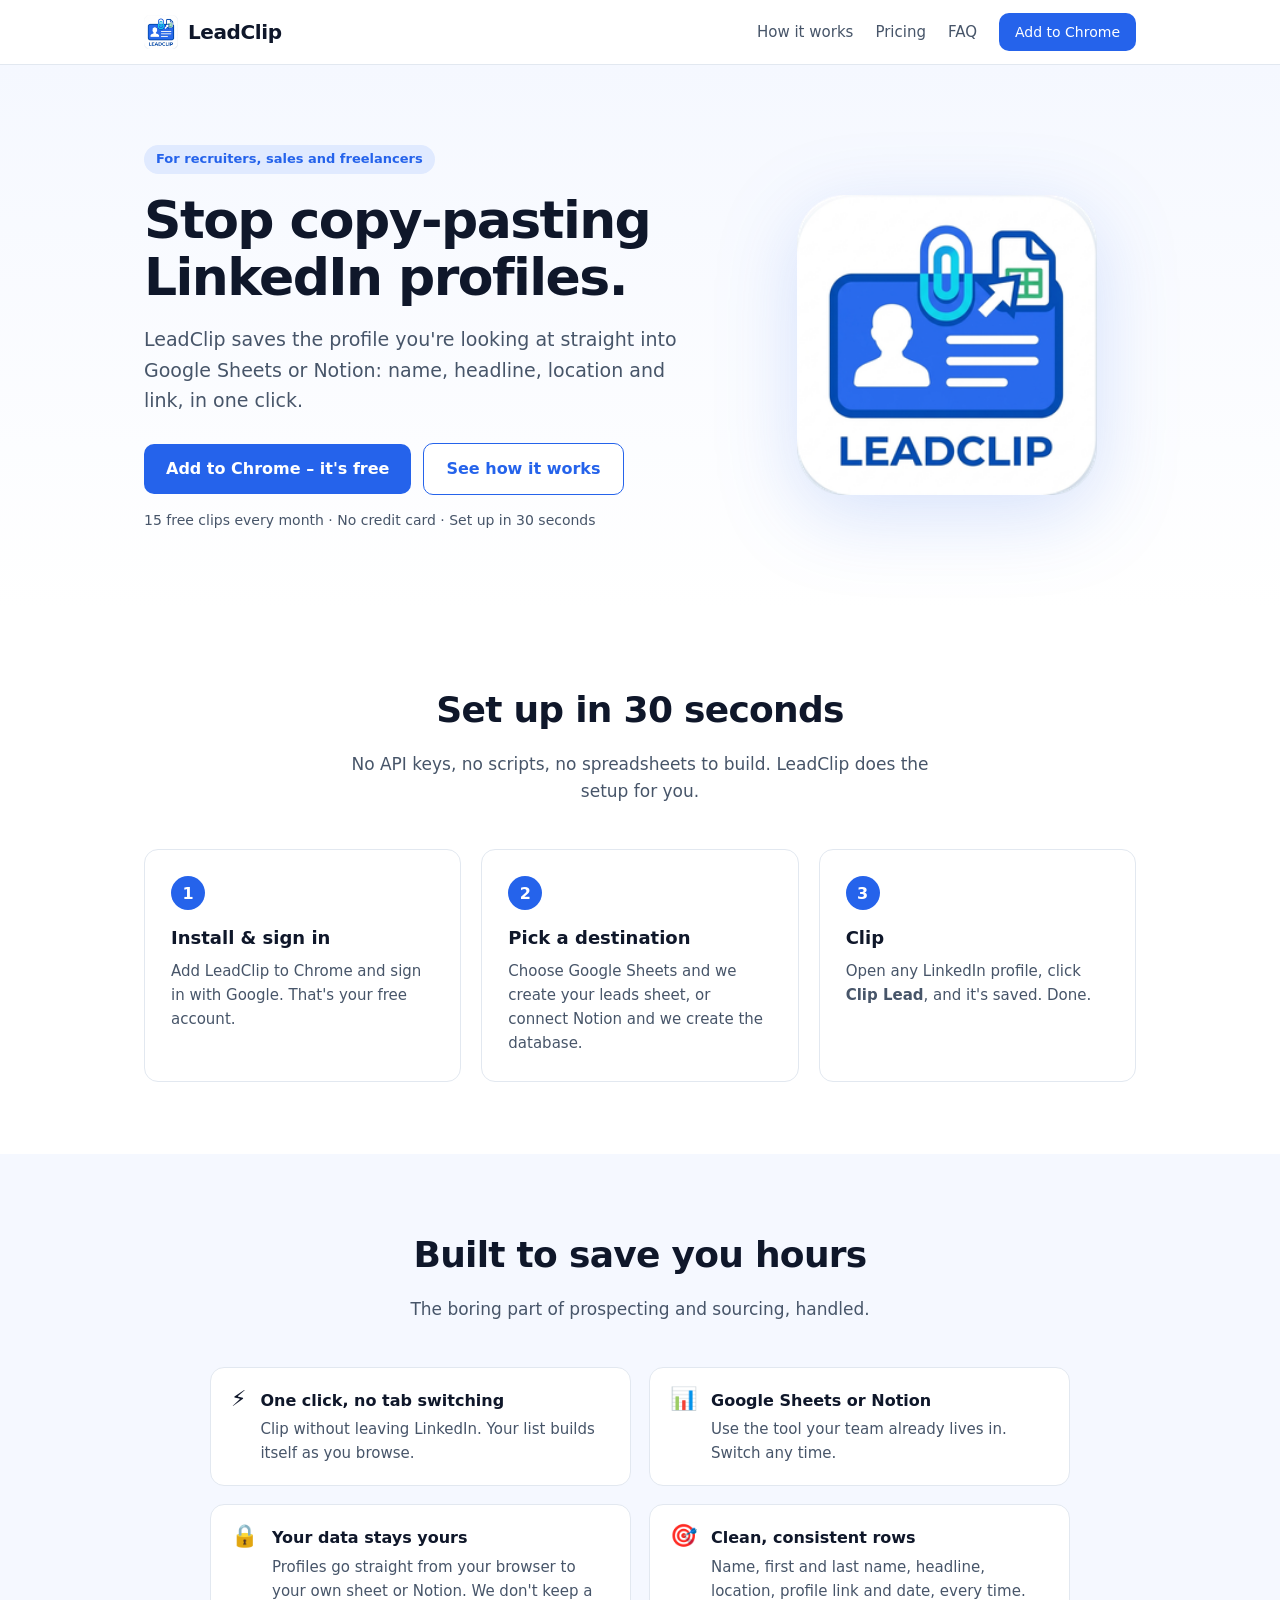
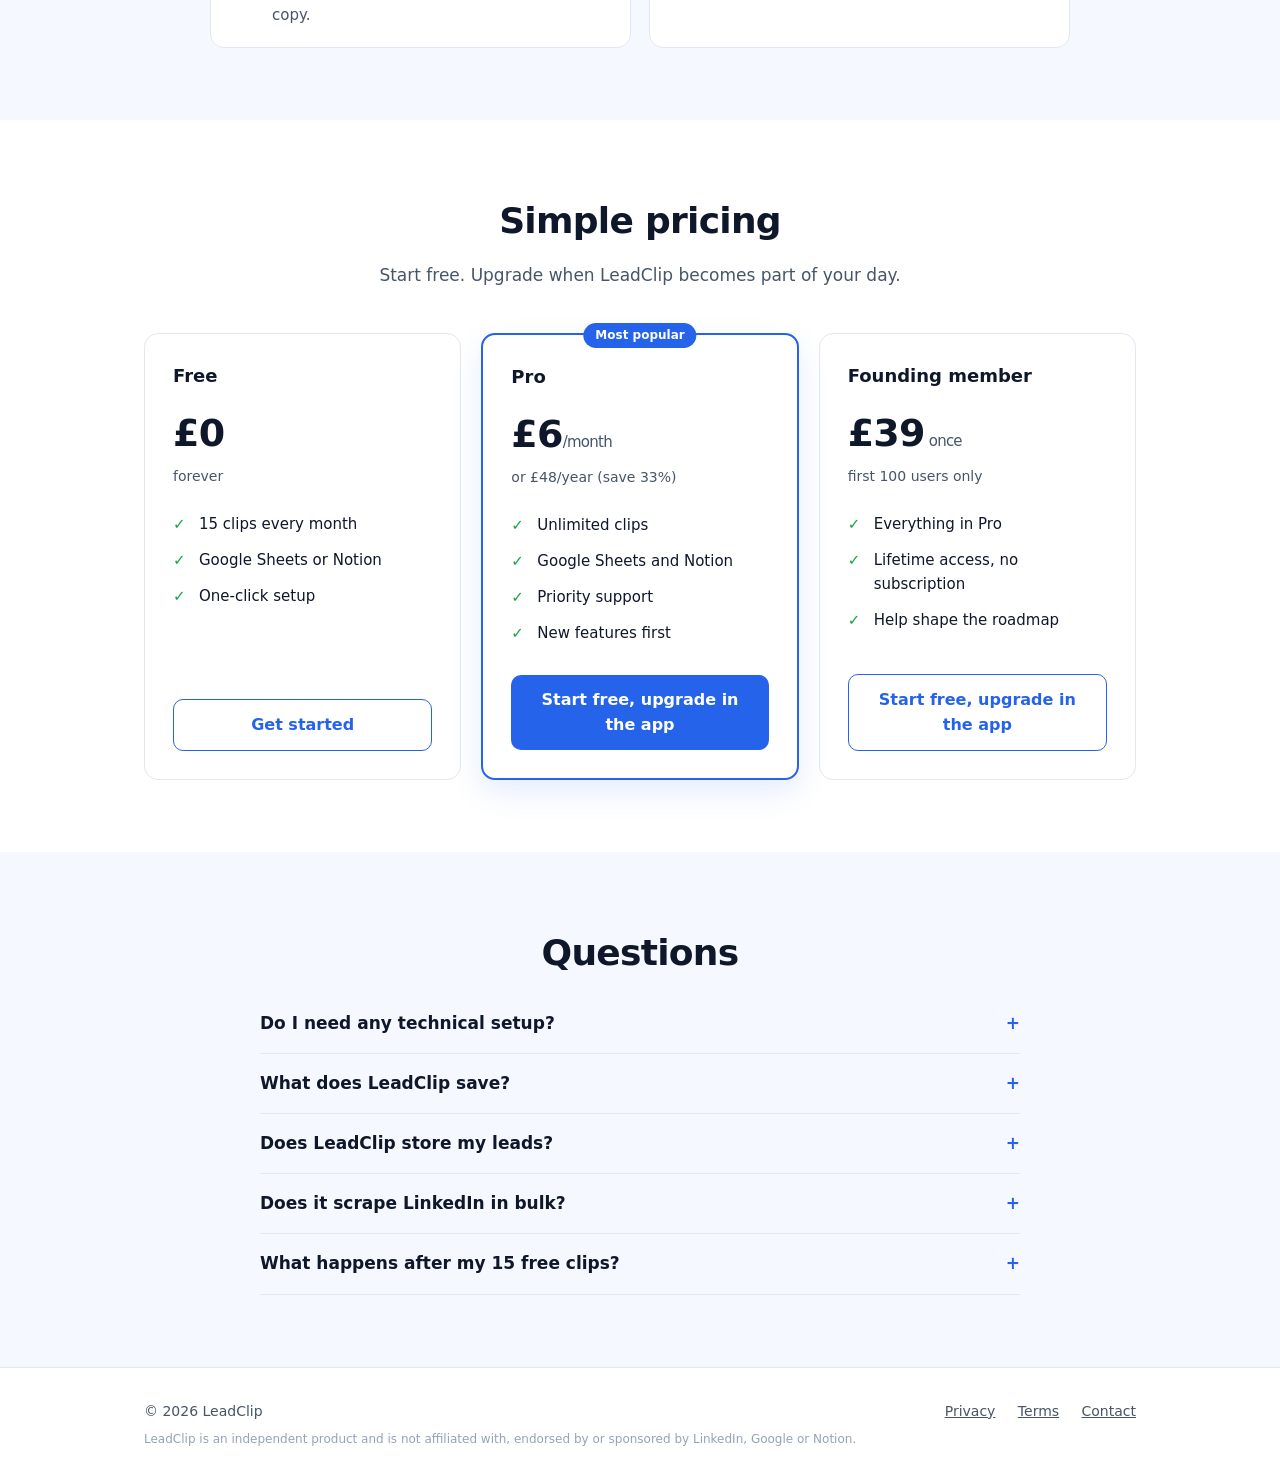
==== index.html @ 3db62066 "Update installation links to Chrome Web Store" ====
<!DOCTYPE html>
<html lang="en">
<head>
  <meta charset="utf-8" />
  <meta name="viewport" content="width=device-width, initial-scale=1" />
  <title>LeadClip – Save LinkedIn profiles to Google Sheets or Notion in one click</title>
  <meta name="description" content="LeadClip is a Chrome extension that saves the LinkedIn profile you're viewing to Google Sheets or Notion in one click. Free to start, set up in 30 seconds." />
  <link rel="icon" href="/assets/favicon.png" />
  <link rel="stylesheet" href="/assets/style.css" />
  <meta property="og:title" content="LeadClip – LinkedIn to Google Sheets or Notion in one click" />
  <meta property="og:description" content="Stop copy-pasting LinkedIn profiles. Clip them straight into your sheet or Notion database." />
  <meta property="og:image" content="/assets/logo.png" />
</head>
<body>

  <header class="nav">
    <div class="wrap">
      <a class="brand" href="/"><img src="/assets/logo.png" alt="" />LeadClip</a>
      <nav class="nav-links">
        <a href="#how">How it works</a>
        <a href="#pricing">Pricing</a>
        <a href="#faq">FAQ</a>
        <a class="btn small" href="https://chromewebstore.google.com/detail/dcmobmfcanclieokkkffndnefjagmhem">Add to Chrome</a>
      </nav>
    </div>
  </header>

  <section class="hero">
    <div class="wrap">
      <div>
        <span class="eyebrow">For recruiters, sales and freelancers</span>
        <h1>Stop copy-pasting LinkedIn profiles.</h1>
        <p class="lead">LeadClip saves the profile you're looking at straight into Google Sheets or Notion: name, headline, location and link, in one click.</p>
        <div class="cta-row" id="install">
          <!-- Replace href with your Chrome Web Store link once approved -->
          <a class="btn" href="https://chromewebstore.google.com/detail/dcmobmfcanclieokkkffndnefjagmhem" target="_blank" id="store-link">Add to Chrome – it's free</a>
          <a class="btn ghost" href="#how">See how it works</a>
        </div>
        <p class="cta-note">15 free clips every month · No credit card · Set up in 30 seconds</p>
      </div>
      <div class="hero-art"><img src="/assets/logo.png" alt="LeadClip logo" /></div>
    </div>
  </section>

  <section id="how">
    <div class="wrap">
      <h2>Set up in 30 seconds</h2>
      <p class="sub">No API keys, no scripts, no spreadsheets to build. LeadClip does the setup for you.</p>
      <div class="steps">
        <div class="step"><div class="num">1</div><h3>Install &amp; sign in</h3><p>Add LeadClip to Chrome and sign in with Google. That's your free account.</p></div>
        <div class="step"><div class="num">2</div><h3>Pick a destination</h3><p>Choose Google Sheets and we create your leads sheet, or connect Notion and we create the database.</p></div>
        <div class="step"><div class="num">3</div><h3>Clip</h3><p>Open any LinkedIn profile, click <strong>Clip Lead</strong>, and it's saved. Done.</p></div>
      </div>
    </div>
  </section>

  <section class="alt">
    <div class="wrap">
      <h2>Built to save you hours</h2>
      <p class="sub">The boring part of prospecting and sourcing, handled.</p>
      <div class="features">
        <div class="feature"><div class="ico">⚡</div><div><h3>One click, no tab switching</h3><p>Clip without leaving LinkedIn. Your list builds itself as you browse.</p></div></div>
        <div class="feature"><div class="ico">📊</div><div><h3>Google Sheets or Notion</h3><p>Use the tool your team already lives in. Switch any time.</p></div></div>
        <div class="feature"><div class="ico">🔒</div><div><h3>Your data stays yours</h3><p>Profiles go straight from your browser to your own sheet or Notion. We don't keep a copy.</p></div></div>
        <div class="feature"><div class="ico">🎯</div><div><h3>Clean, consistent rows</h3><p>Name, first and last name, headline, location, profile link and date, every time.</p></div></div>
      </div>
    </div>
  </section>

  <section id="pricing">
    <div class="wrap">
      <h2>Simple pricing</h2>
      <p class="sub">Start free. Upgrade when LeadClip becomes part of your day.</p>
      <div class="plans">
        <div class="plan">
          <h3>Free</h3>
          <div class="price">£0</div>
          <div class="per">forever</div>
          <ul>
            <li>15 clips every month</li>
            <li>Google Sheets or Notion</li>
            <li>One-click setup</li>
          </ul>
          <a class="btn ghost" href="https://chromewebstore.google.com/detail/dcmobmfcanclieokkkffndnefjagmhem">Get started</a>
        </div>
        <div class="plan featured">
          <span class="tag">Most popular</span>
          <h3>Pro</h3>
          <div class="price">£6<small>/month</small></div>
          <div class="per">or £48/year (save 33%)</div>
          <ul>
            <li>Unlimited clips</li>
            <li>Google Sheets and Notion</li>
            <li>Priority support</li>
            <li>New features first</li>
          </ul>
          <a class="btn" href="https://chromewebstore.google.com/detail/dcmobmfcanclieokkkffndnefjagmhem">Start free, upgrade in the app</a>
        </div>
        <div class="plan">
          <h3>Founding member</h3>
          <div class="price">£39<small> once</small></div>
          <div class="per">first 100 users only</div>
          <ul>
            <li>Everything in Pro</li>
            <li>Lifetime access, no subscription</li>
            <li>Help shape the roadmap</li>
          </ul>
          <a class="btn ghost" href="https://chromewebstore.google.com/detail/dcmobmfcanclieokkkffndnefjagmhem">Start free, upgrade in the app</a>
        </div>
      </div>
    </div>
  </section>

  <section id="faq" class="alt">
    <div class="wrap">
      <h2>Questions</h2>
      <div class="faq">
        <details><summary>Do I need any technical setup?</summary><p>No. Sign in with Google and LeadClip creates your Google Sheet automatically, or connect Notion and LeadClip creates the database with the right columns.</p></details>
        <details><summary>What does LeadClip save?</summary><p>The public details shown on the profile you're viewing: full name, first and last name, headline, location and profile URL, plus the date you clipped it.</p></details>
        <details><summary>Does LeadClip store my leads?</summary><p>No. Clipped profiles go directly from your browser to your own Google Sheet or Notion database. See our <a href="/privacy">Privacy Policy</a>.</p></details>
        <details><summary>Does it scrape LinkedIn in bulk?</summary><p>No. LeadClip only reads the single profile you are viewing, when you click Clip Lead. It never runs in the background.</p></details>
        <details><summary>What happens after my 15 free clips?</summary><p>Your free clips reset every month. If you need more, upgrade to Pro for unlimited clips. Cancel any time.</p></details>
      </div>
    </div>
  </section>

  <footer>
    <div class="wrap">
      <div>
        © <span id="yr">2026</span> LeadClip
        <div class="disclaimer">LeadClip is an independent product and is not affiliated with, endorsed by or sponsored by LinkedIn, Google or Notion.</div>
      </div>
      <div>
        <a href="/privacy">Privacy</a>
        <a href="/terms">Terms</a>
        <a href="mailto:leadclipsupport@gmail.com">Contact</a>
      </div>
    </div>
  </footer>

  <script>document.getElementById("yr").textContent = new Date().getFullYear();</script>
</body>
</html>
---- assets/style.css ----
:root {
  --blue: #2563eb;
  --blue-dark: #1d4ed8;
  --ink: #0f172a;
  --muted: #475569;
  --line: #e2e8f0;
  --bg-soft: #f5f8ff;
  --green: #16a34a;
  --radius: 14px;
}
* { box-sizing: border-box; }
html { scroll-behavior: smooth; }
body {
  margin: 0;
  font-family: "Inter", system-ui, -apple-system, "Segoe UI", Roboto, sans-serif;
  color: var(--ink);
  line-height: 1.6;
  background: #fff;
}
a { color: var(--blue); }
.wrap { max-width: 1040px; margin: 0 auto; padding: 0 24px; }

/* nav */
.nav { position: sticky; top: 0; background: rgba(255,255,255,.92); backdrop-filter: blur(8px); border-bottom: 1px solid var(--line); z-index: 10; }
.nav .wrap { display: flex; align-items: center; justify-content: space-between; height: 64px; }
.brand { display: flex; align-items: center; gap: 10px; font-weight: 800; font-size: 20px; color: var(--ink); text-decoration: none; letter-spacing: -.02em; }
.brand img { width: 34px; height: 34px; }
.nav-links { display: flex; gap: 22px; align-items: center; }
.nav-links a { color: var(--muted); text-decoration: none; font-weight: 500; font-size: 15px; }
.nav-links a:hover { color: var(--ink); }

/* buttons */
.btn { display: inline-block; background: var(--blue); color: #fff !important; text-decoration: none; font-weight: 600; padding: 12px 22px; border-radius: 10px; transition: background .15s; border: 0; cursor: pointer; font-size: 16px; }
.btn:hover { background: var(--blue-dark); }
.btn.small { padding: 8px 16px; font-size: 14px; }
.btn.ghost { background: #fff; color: var(--blue) !important; border: 1.5px solid var(--blue); }
.btn.ghost:hover { background: var(--bg-soft); }

/* hero */
.hero { padding: 80px 0 64px; background: linear-gradient(180deg, var(--bg-soft), #fff); }
.hero .wrap { display: grid; grid-template-columns: 1.2fr .8fr; gap: 48px; align-items: center; }
.eyebrow { display: inline-block; font-size: 13px; font-weight: 600; color: var(--blue); background: #e0eaff; padding: 4px 12px; border-radius: 999px; margin-bottom: 18px; }
h1 { font-size: clamp(34px, 5vw, 52px); line-height: 1.1; margin: 0 0 18px; letter-spacing: -.03em; }
.lead { font-size: 19px; color: var(--muted); margin: 0 0 28px; max-width: 540px; }
.cta-row { display: flex; gap: 12px; flex-wrap: wrap; align-items: center; }
.cta-note { font-size: 14px; color: var(--muted); margin-top: 14px; }
.hero-art { display: flex; justify-content: center; }
.hero-art img { width: 100%; max-width: 300px; filter: drop-shadow(0 20px 40px rgba(37,99,235,.18)); }

/* sections */
section { padding: 72px 0; }
h2 { font-size: clamp(26px, 3.4vw, 36px); margin: 0 0 12px; letter-spacing: -.02em; text-align: center; }
.sub { text-align: center; color: var(--muted); margin: 0 auto 44px; max-width: 600px; font-size: 17px; }

.steps { display: grid; grid-template-columns: repeat(3, 1fr); gap: 20px; }
.step { border: 1px solid var(--line); border-radius: var(--radius); padding: 26px; background: #fff; }
.step .num { width: 34px; height: 34px; border-radius: 50%; background: var(--blue); color: #fff; font-weight: 700; display: grid; place-items: center; margin-bottom: 14px; }
.step h3 { margin: 0 0 6px; font-size: 18px; }
.step p { margin: 0; color: var(--muted); font-size: 15px; }

.alt { background: var(--bg-soft); }
.features { display: grid; grid-template-columns: repeat(2, 1fr); gap: 18px; max-width: 860px; margin: 0 auto; }
.feature { display: flex; gap: 14px; background: #fff; border-radius: var(--radius); padding: 20px; border: 1px solid var(--line); }
.feature .ico { font-size: 22px; line-height: 1; }
.feature h3 { margin: 0 0 4px; font-size: 16px; }
.feature p { margin: 0; color: var(--muted); font-size: 15px; }

/* pricing */
.plans { display: grid; grid-template-columns: repeat(3, 1fr); gap: 20px; align-items: stretch; }
.plan { border: 1px solid var(--line); border-radius: var(--radius); padding: 28px; display: flex; flex-direction: column; background: #fff; }
.plan.featured { border: 2px solid var(--blue); box-shadow: 0 12px 30px rgba(37,99,235,.12); position: relative; }
.plan .tag { position: absolute; top: -12px; left: 50%; transform: translateX(-50%); background: var(--blue); color: #fff; font-size: 12px; font-weight: 700; padding: 3px 12px; border-radius: 999px; }
.plan h3 { margin: 0 0 6px; font-size: 18px; }
.price { font-size: 38px; font-weight: 800; letter-spacing: -.02em; margin: 6px 0 2px; }
.price small { font-size: 15px; font-weight: 500; color: var(--muted); }
.per { color: var(--muted); font-size: 14px; margin-bottom: 18px; }
.plan ul { list-style: none; padding: 0; margin: 0 0 24px; flex: 1; }
.plan li { padding: 6px 0 6px 26px; position: relative; font-size: 15px; }
.plan li::before { content: "✓"; position: absolute; left: 0; color: var(--green); font-weight: 700; }
.plan .btn { text-align: center; }

/* faq */
.faq { max-width: 760px; margin: 0 auto; }
details { border-bottom: 1px solid var(--line); padding: 16px 0; }
summary { cursor: pointer; font-weight: 600; font-size: 17px; list-style: none; }
summary::-webkit-details-marker { display: none; }
summary::after { content: "+"; float: right; color: var(--blue); font-weight: 700; }
details[open] summary::after { content: "–"; }
details p { color: var(--muted); margin: 10px 0 0; }

/* footer */
footer { border-top: 1px solid var(--line); padding: 32px 0; color: var(--muted); font-size: 14px; }
footer .wrap { display: flex; justify-content: space-between; flex-wrap: wrap; gap: 12px; }
footer a { color: var(--muted); margin-left: 18px; }
.disclaimer { font-size: 12px; color: #94a3b8; margin-top: 8px; }

/* legal pages */
.legal { max-width: 760px; margin: 0 auto; padding: 56px 24px 80px; }
.legal h1 { font-size: 38px; }
.legal h2 { text-align: left; font-size: 22px; margin: 36px 0 8px; }
.legal p, .legal li { color: #334155; }
.legal .updated { color: var(--muted); font-size: 14px; }
.legal table { border-collapse: collapse; width: 100%; font-size: 15px; margin: 12px 0; }
.legal th, .legal td { border: 1px solid var(--line); padding: 10px; text-align: left; vertical-align: top; }
.legal th { background: var(--bg-soft); }

@media (max-width: 820px) {
  .hero .wrap, .steps, .plans, .features { grid-template-columns: 1fr; }
  .hero-art { order: -1; }
  .hero-art img { max-width: 180px; }
  .nav-links a:not(.btn) { display: none; }
}
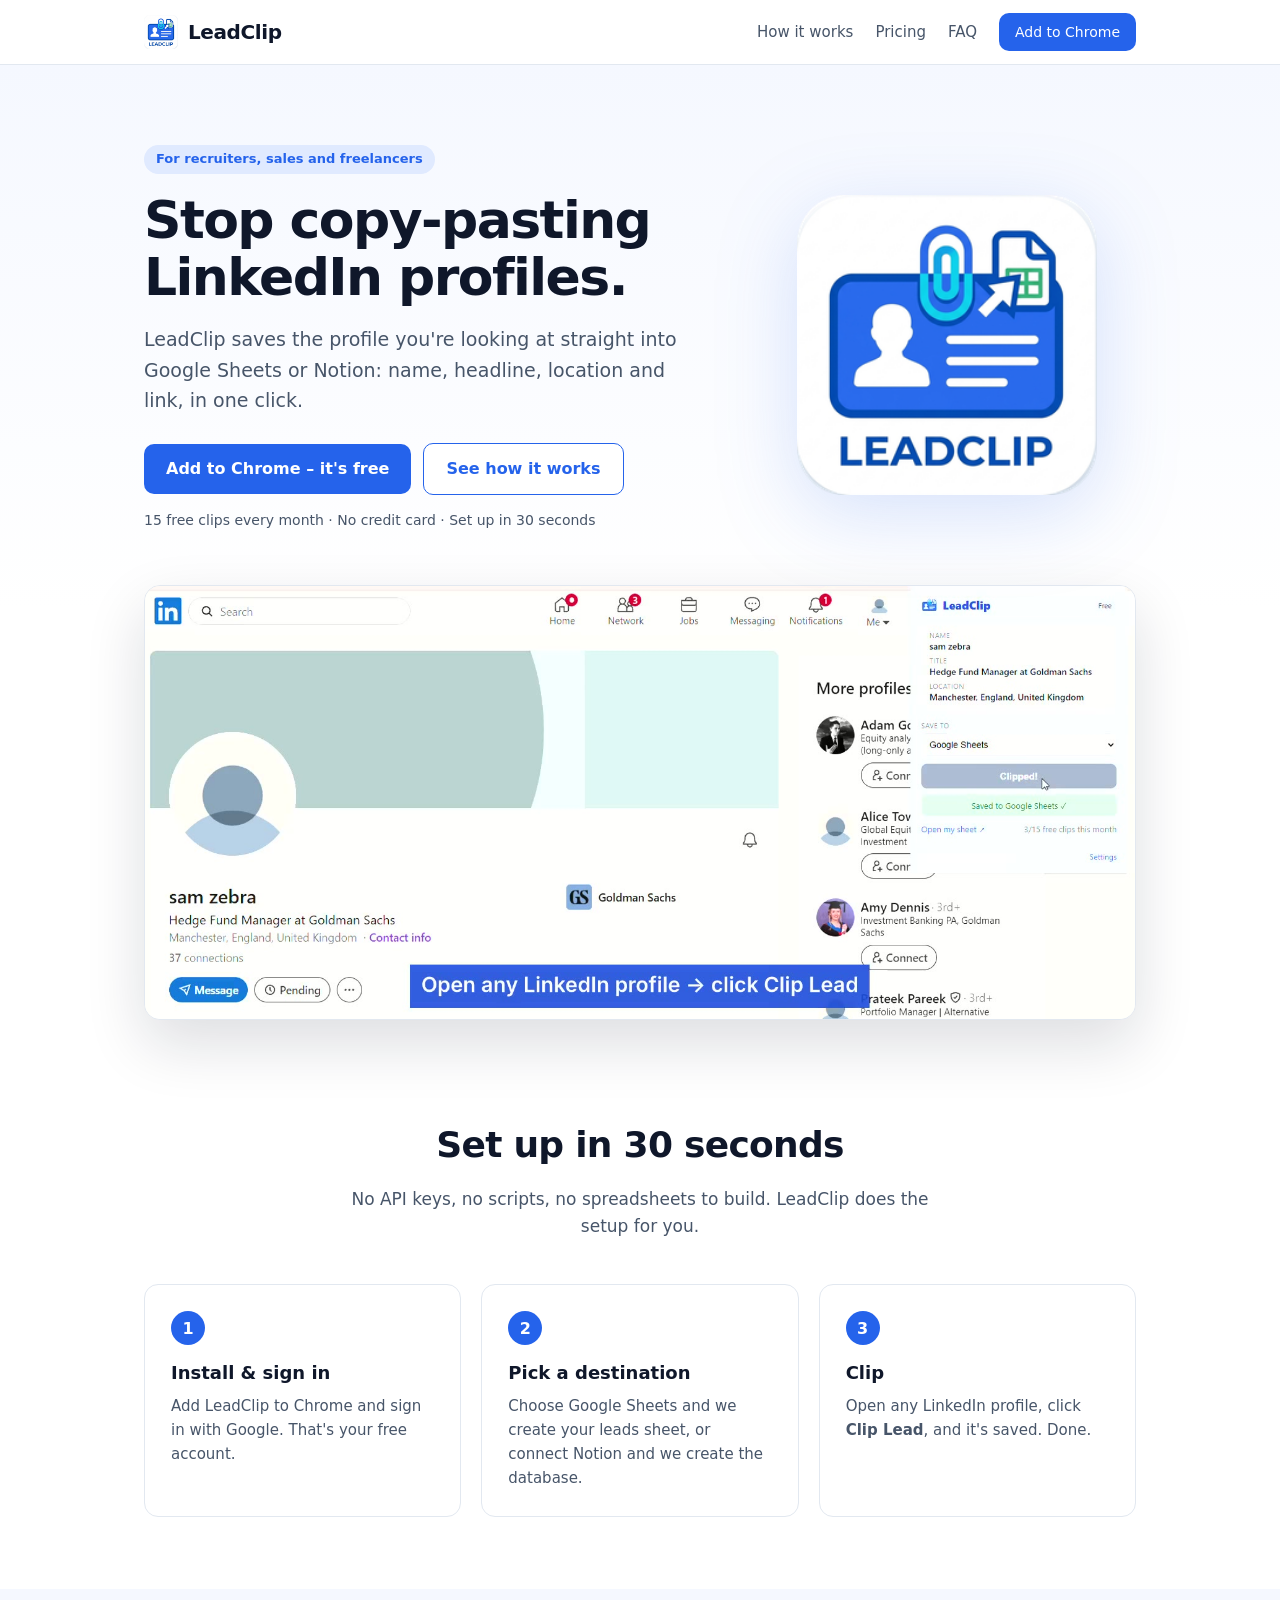
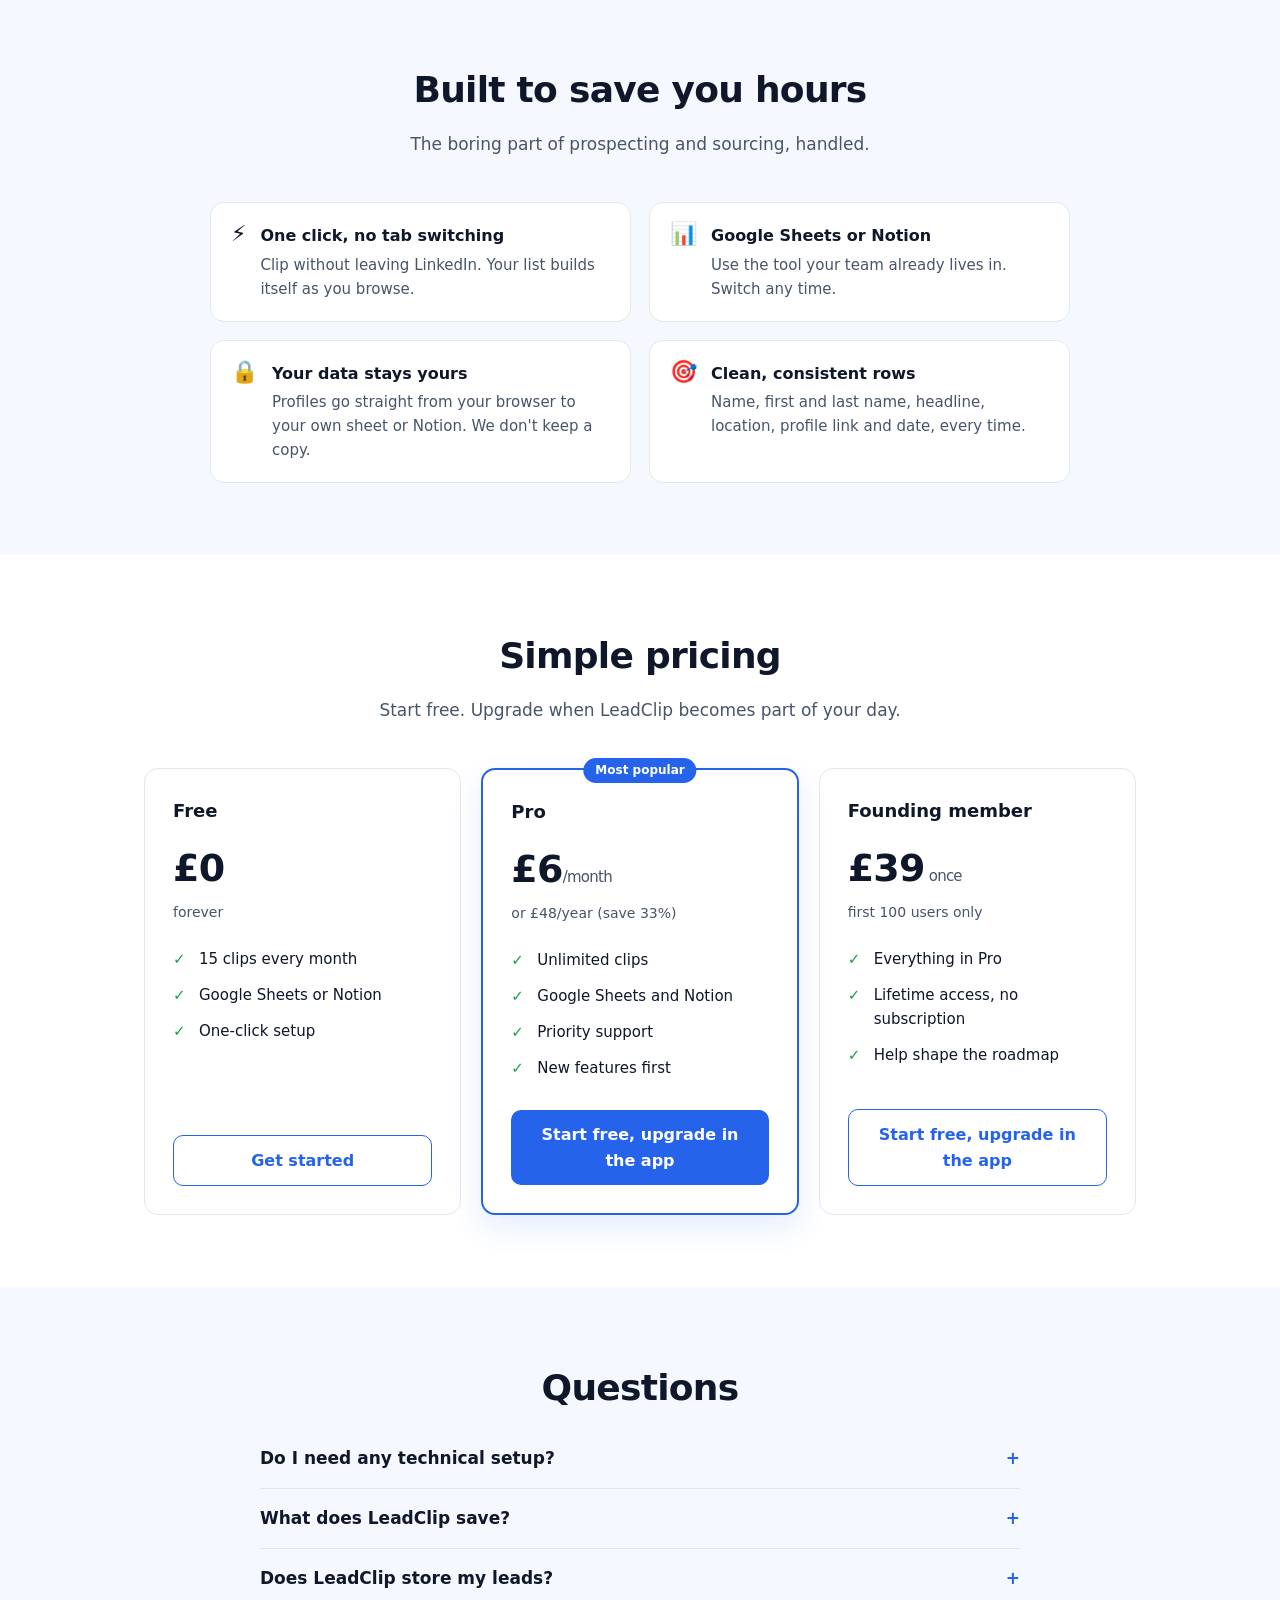
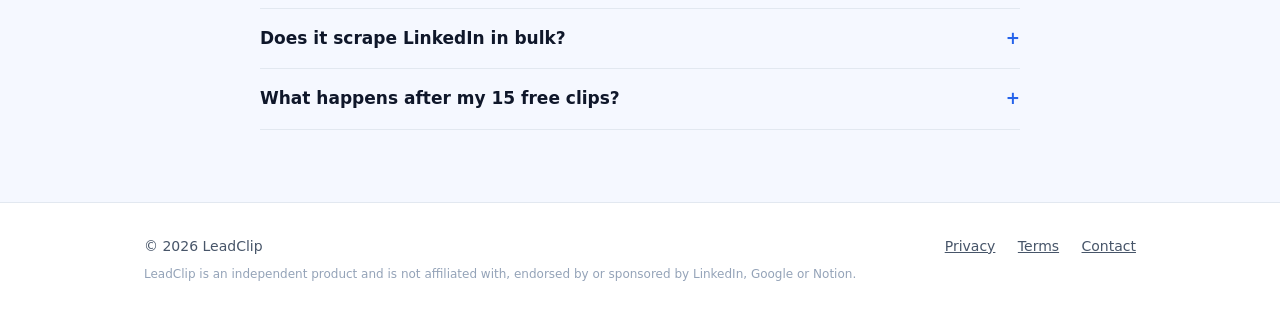
==== commit 82173b1c: "Add files via upload" ====
--- a/index.html
+++ b/index.html
@@ -20,7 +20,7 @@
         <a href="#how">How it works</a>
         <a href="#pricing">Pricing</a>
         <a href="#faq">FAQ</a>
-        <a class="btn small" href="https://chromewebstore.google.com/detail/dcmobmfcanclieokkkffndnefjagmhem">Add to Chrome</a>
+        <a class="btn small" href="https://chromewebstore.google.com/detail/dcmobmfcanclieokkkffndnefjagmhem" target="_blank" rel="noopener">Add to Chrome</a>
       </nav>
     </div>
   </header>
@@ -33,12 +33,18 @@
         <p class="lead">LeadClip saves the profile you're looking at straight into Google Sheets or Notion: name, headline, location and link, in one click.</p>
         <div class="cta-row" id="install">
           <!-- Replace href with your Chrome Web Store link once approved -->
-          <a class="btn" href="https://chromewebstore.google.com/detail/dcmobmfcanclieokkkffndnefjagmhem" target="_blank" id="store-link">Add to Chrome – it's free</a>
+          <a class="btn" href="https://chromewebstore.google.com/detail/dcmobmfcanclieokkkffndnefjagmhem" target="_blank" rel="noopener" id="store-link">Add to Chrome – it's free</a>
           <a class="btn ghost" href="#how">See how it works</a>
         </div>
         <p class="cta-note">15 free clips every month · No credit card · Set up in 30 seconds</p>
       </div>
       <div class="hero-art"><img src="/assets/logo.png" alt="LeadClip logo" /></div>
+    </div>
+  </section>
+
+  <section class="demo-section">
+    <div class="wrap">
+      <video class="demo-video" src="/assets/demo.mp4" poster="/assets/demo-poster.jpg" autoplay muted loop playsinline aria-label="LeadClip demo: clipping a LinkedIn profile to Google Sheets and Notion"></video>
     </div>
   </section>
 
@@ -81,7 +87,7 @@
             <li>Google Sheets or Notion</li>
             <li>One-click setup</li>
           </ul>
-          <a class="btn ghost" href="https://chromewebstore.google.com/detail/dcmobmfcanclieokkkffndnefjagmhem">Get started</a>
+          <a class="btn ghost" href="https://chromewebstore.google.com/detail/dcmobmfcanclieokkkffndnefjagmhem" target="_blank" rel="noopener">Get started</a>
         </div>
         <div class="plan featured">
           <span class="tag">Most popular</span>
@@ -94,7 +100,7 @@
             <li>Priority support</li>
             <li>New features first</li>
           </ul>
-          <a class="btn" href="https://chromewebstore.google.com/detail/dcmobmfcanclieokkkffndnefjagmhem">Start free, upgrade in the app</a>
+          <a class="btn" href="https://chromewebstore.google.com/detail/dcmobmfcanclieokkkffndnefjagmhem" target="_blank" rel="noopener">Start free, upgrade in the app</a>
         </div>
         <div class="plan">
           <h3>Founding member</h3>
@@ -105,7 +111,7 @@
             <li>Lifetime access, no subscription</li>
             <li>Help shape the roadmap</li>
           </ul>
-          <a class="btn ghost" href="https://chromewebstore.google.com/detail/dcmobmfcanclieokkkffndnefjagmhem">Start free, upgrade in the app</a>
+          <a class="btn ghost" href="https://chromewebstore.google.com/detail/dcmobmfcanclieokkkffndnefjagmhem" target="_blank" rel="noopener">Start free, upgrade in the app</a>
         </div>
       </div>
     </div>
--- a/assets/style.css
+++ b/assets/style.css
@@ -46,6 +46,10 @@
 .cta-note { font-size: 14px; color: var(--muted); margin-top: 14px; }
 .hero-art { display: flex; justify-content: center; }
 .hero-art img { width: 100%; max-width: 300px; filter: drop-shadow(0 20px 40px rgba(37,99,235,.18)); }
+
+/* demo */
+.demo-section { padding: 0 0 24px; margin-top: -24px; }
+.demo-video { display: block; width: 100%; border-radius: 16px; border: 1px solid var(--line); box-shadow: 0 24px 60px rgba(15,23,42,.14); background: #fff; }
 
 /* sections */
 section { padding: 72px 0; }
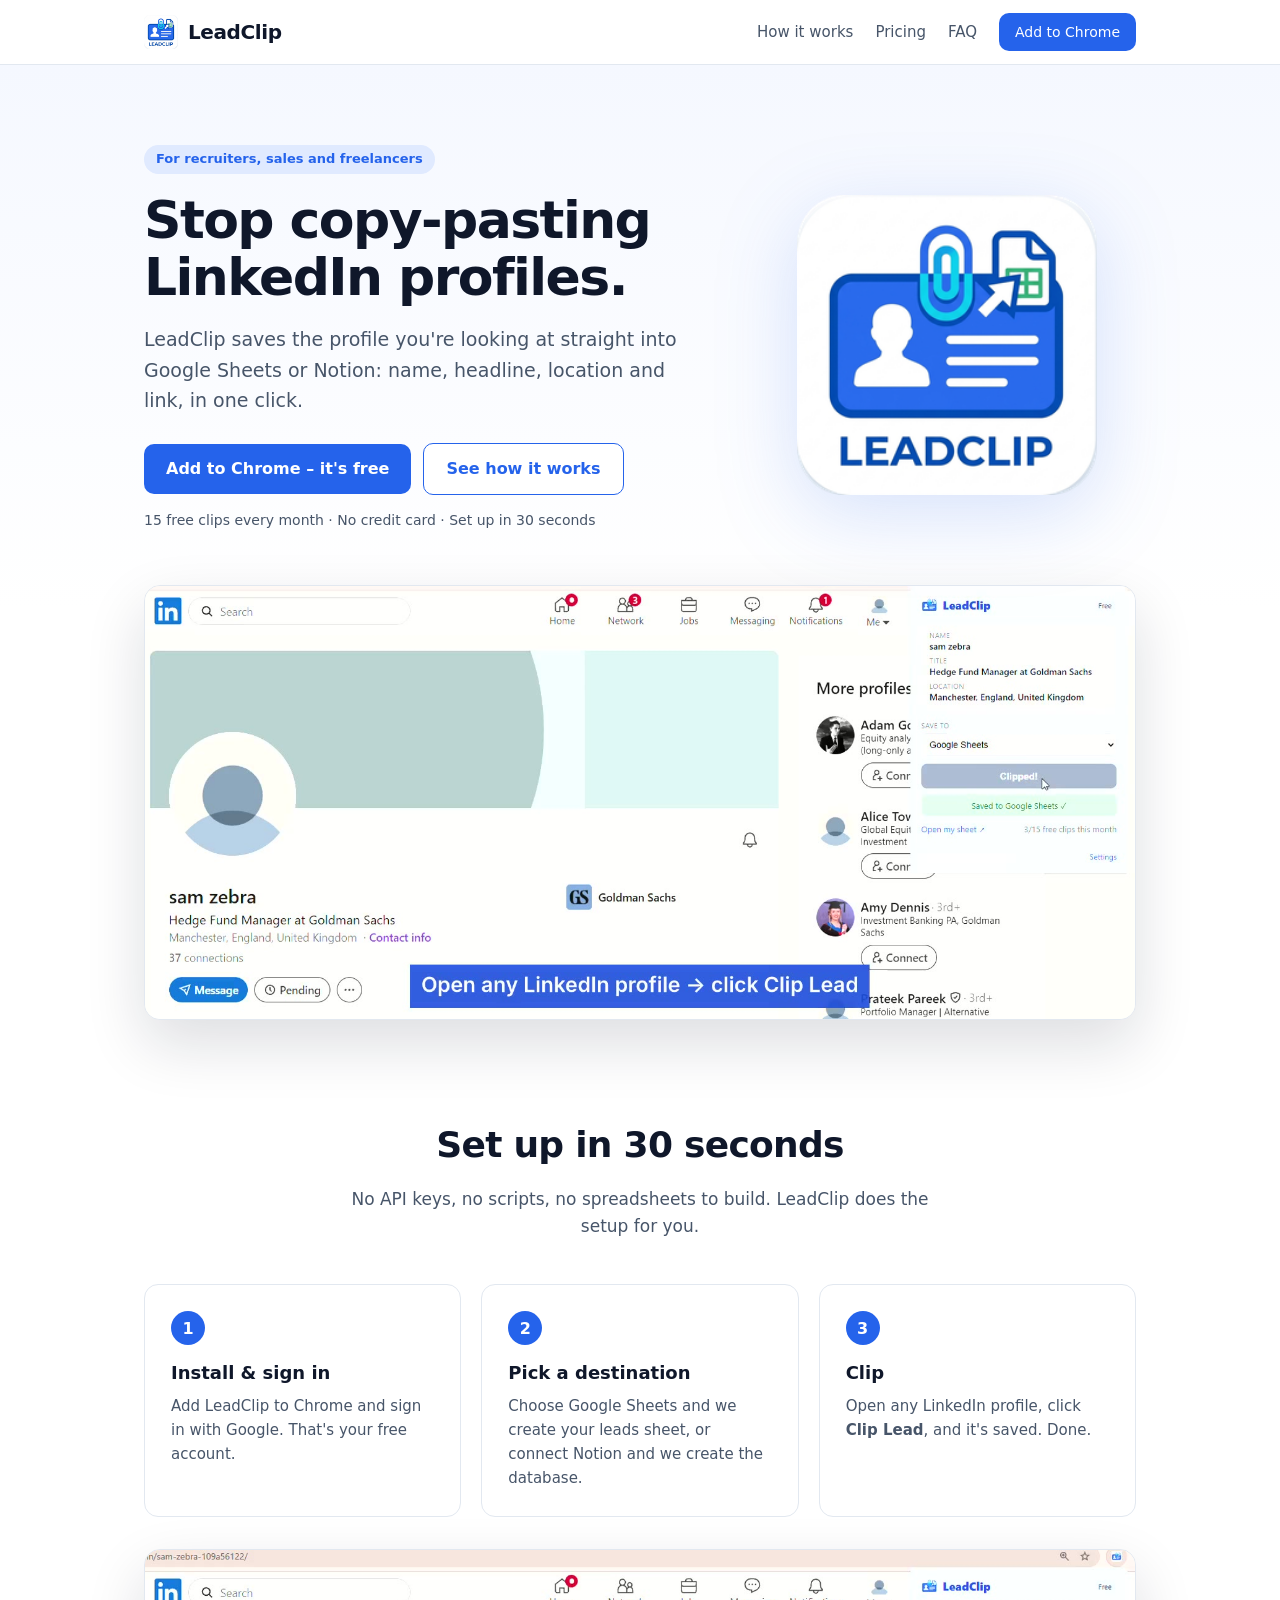
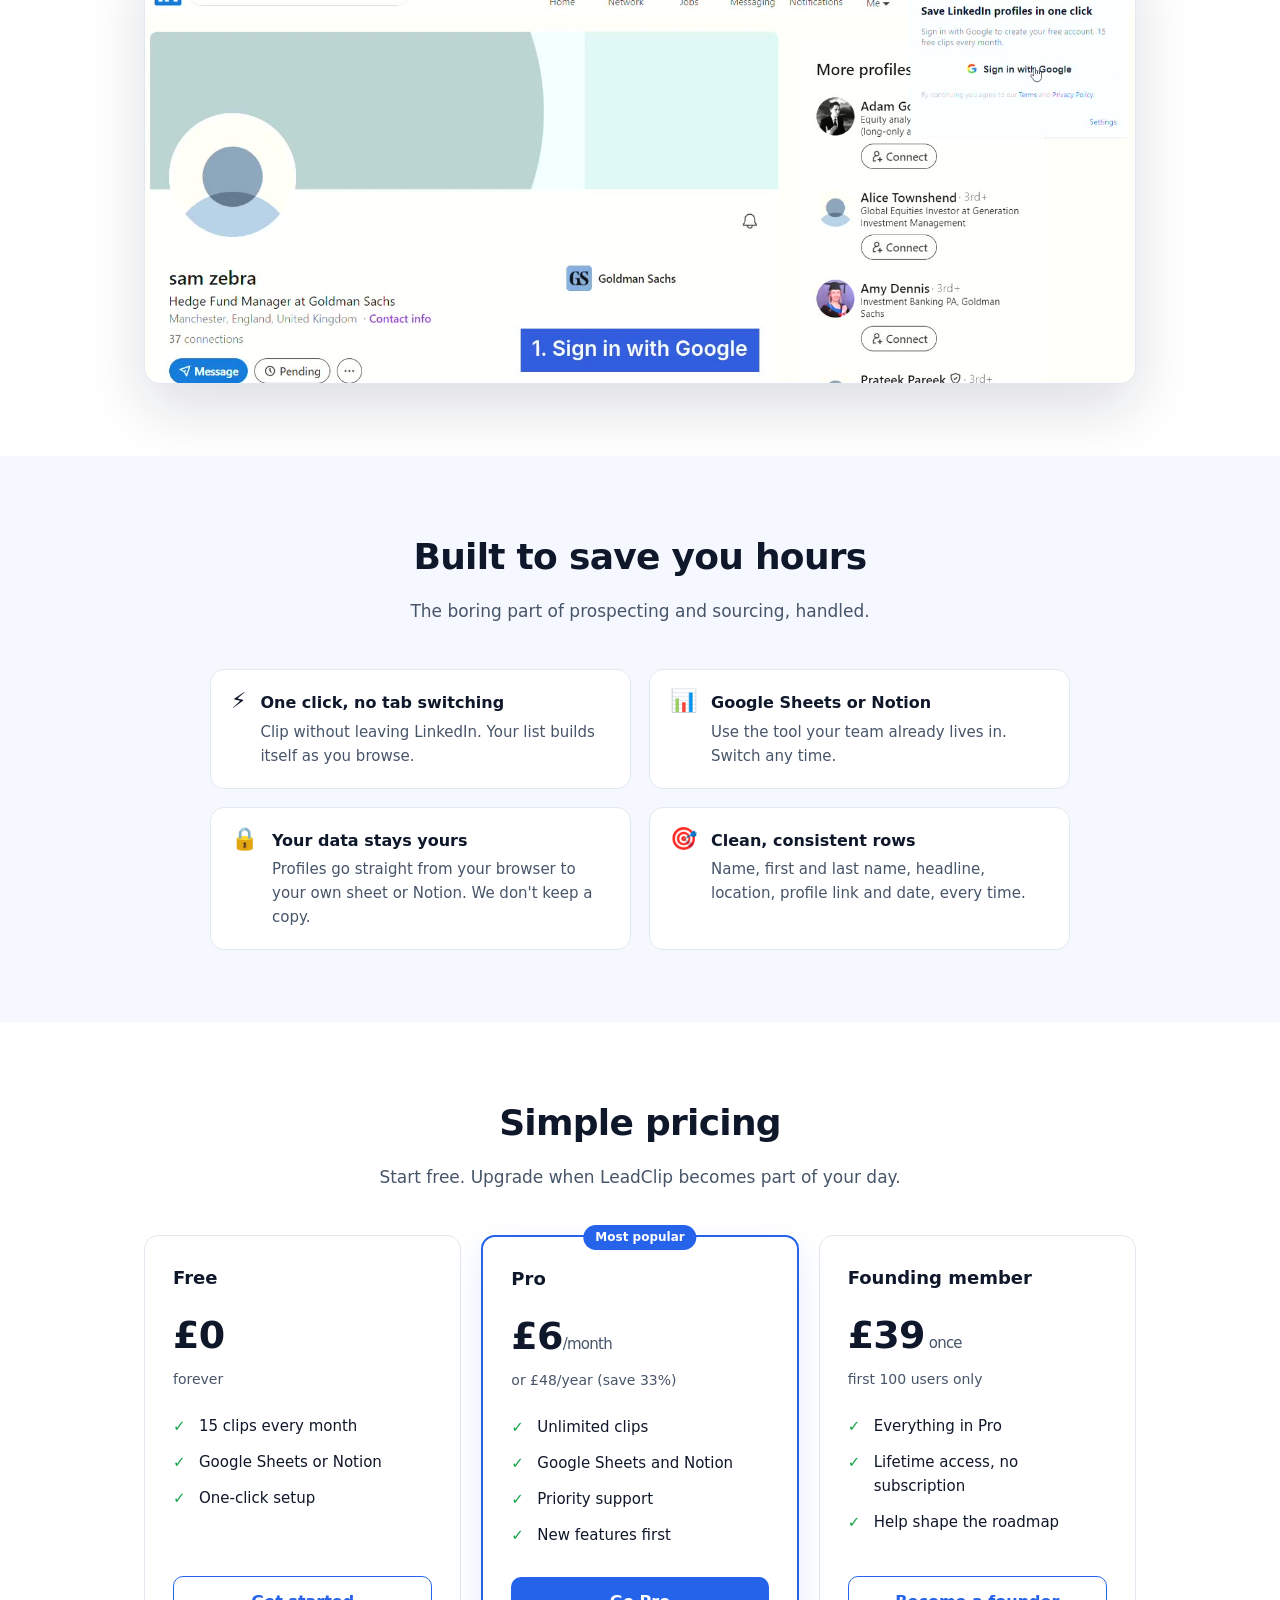
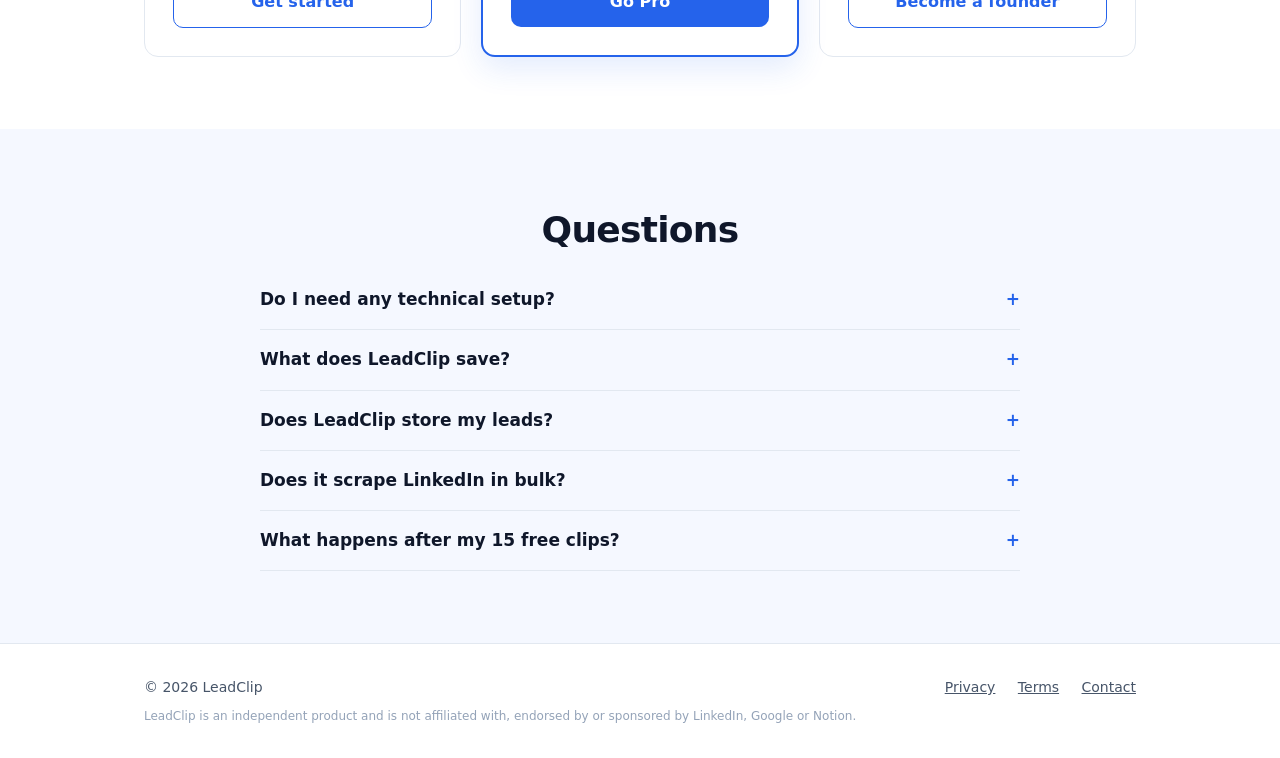
==== commit 9be660bc: "Add files via upload" ====
--- a/index.html
+++ b/index.html
@@ -57,6 +57,7 @@
         <div class="step"><div class="num">2</div><h3>Pick a destination</h3><p>Choose Google Sheets and we create your leads sheet, or connect Notion and we create the database.</p></div>
         <div class="step"><div class="num">3</div><h3>Clip</h3><p>Open any LinkedIn profile, click <strong>Clip Lead</strong>, and it's saved. Done.</p></div>
       </div>
+      <video class="demo-video" style="margin-top:32px" src="/assets/setup.mp4" poster="/assets/setup-poster.jpg" autoplay muted loop playsinline aria-label="LeadClip setup: sign in with Google, pick Google Sheets, clip a profile"></video>
     </div>
   </section>
 
@@ -100,7 +101,7 @@
             <li>Priority support</li>
             <li>New features first</li>
           </ul>
-          <a class="btn" href="https://chromewebstore.google.com/detail/dcmobmfcanclieokkkffndnefjagmhem" target="_blank" rel="noopener">Start free, upgrade in the app</a>
+          <a class="btn" href="/upgrade">Go Pro</a>
         </div>
         <div class="plan">
           <h3>Founding member</h3>
@@ -111,7 +112,7 @@
             <li>Lifetime access, no subscription</li>
             <li>Help shape the roadmap</li>
           </ul>
-          <a class="btn ghost" href="https://chromewebstore.google.com/detail/dcmobmfcanclieokkkffndnefjagmhem" target="_blank" rel="noopener">Start free, upgrade in the app</a>
+          <a class="btn ghost" href="/upgrade">Become a founder</a>
         </div>
       </div>
     </div>
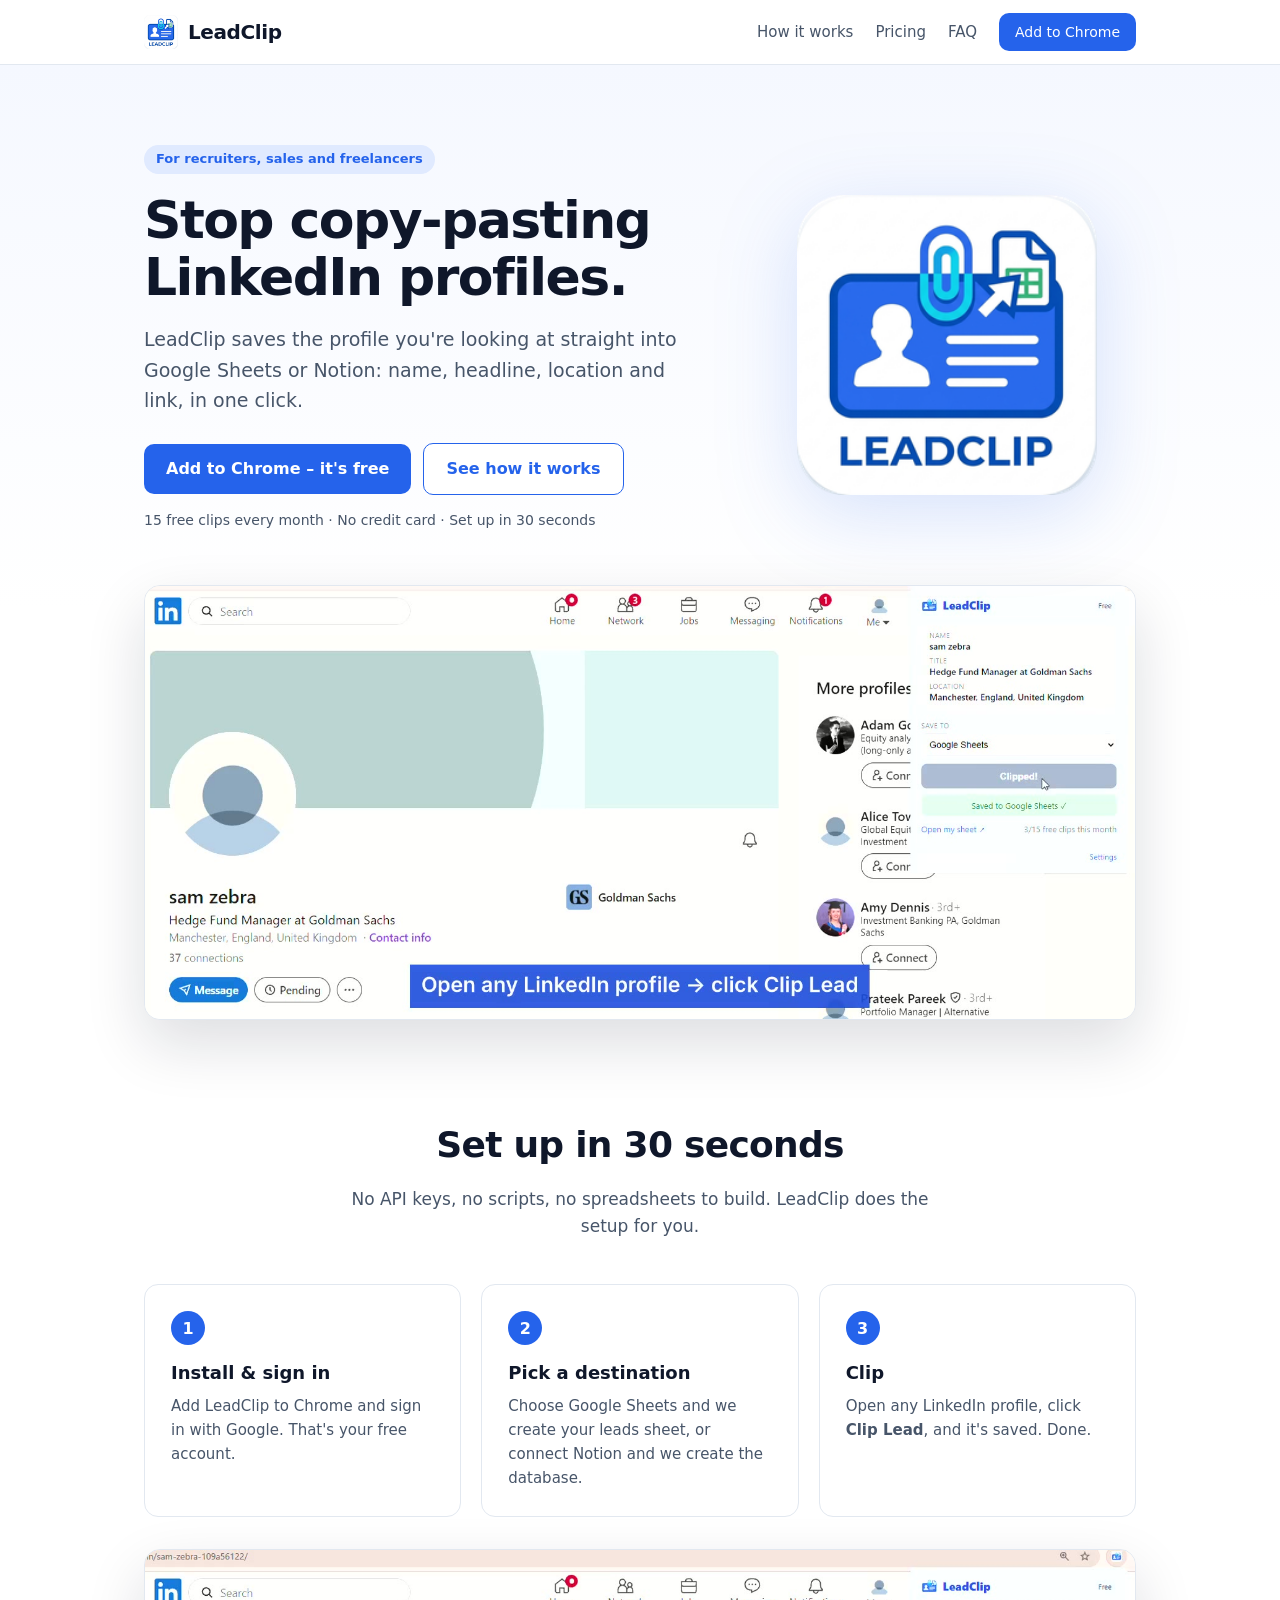
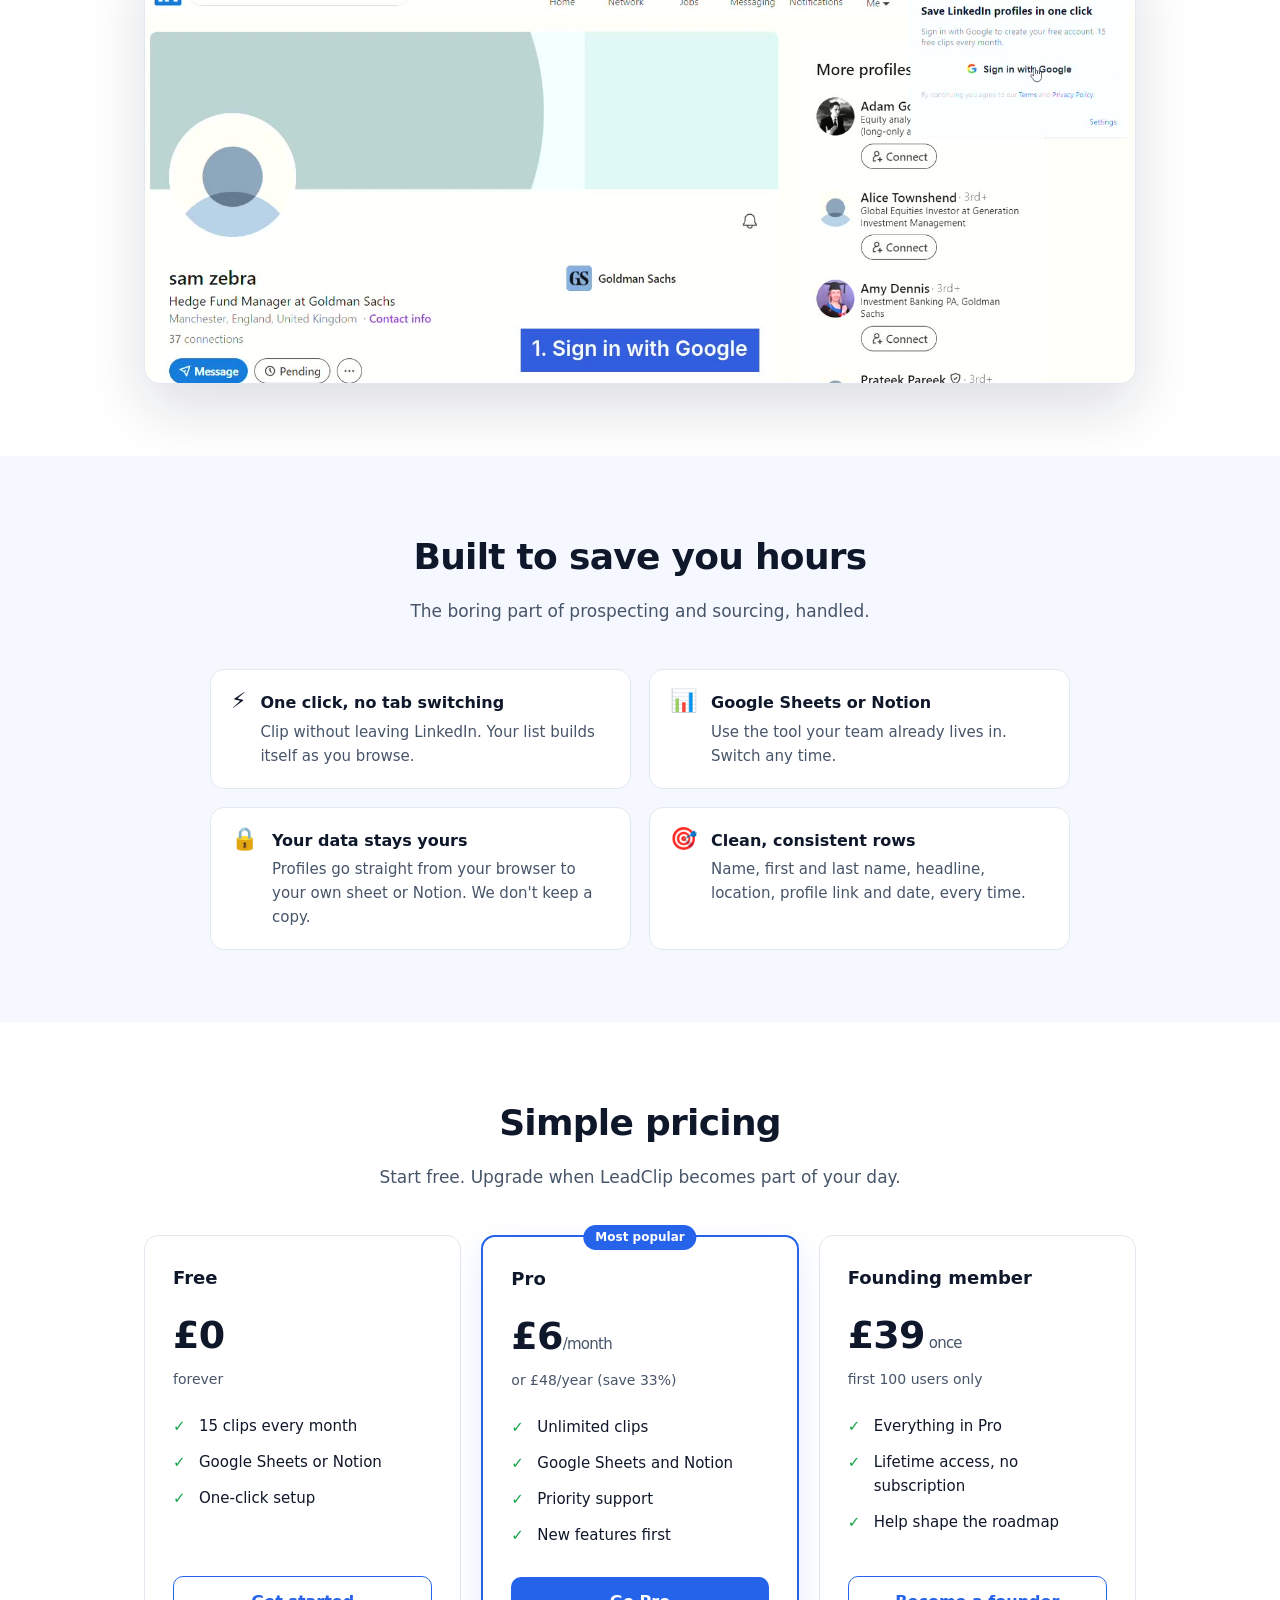
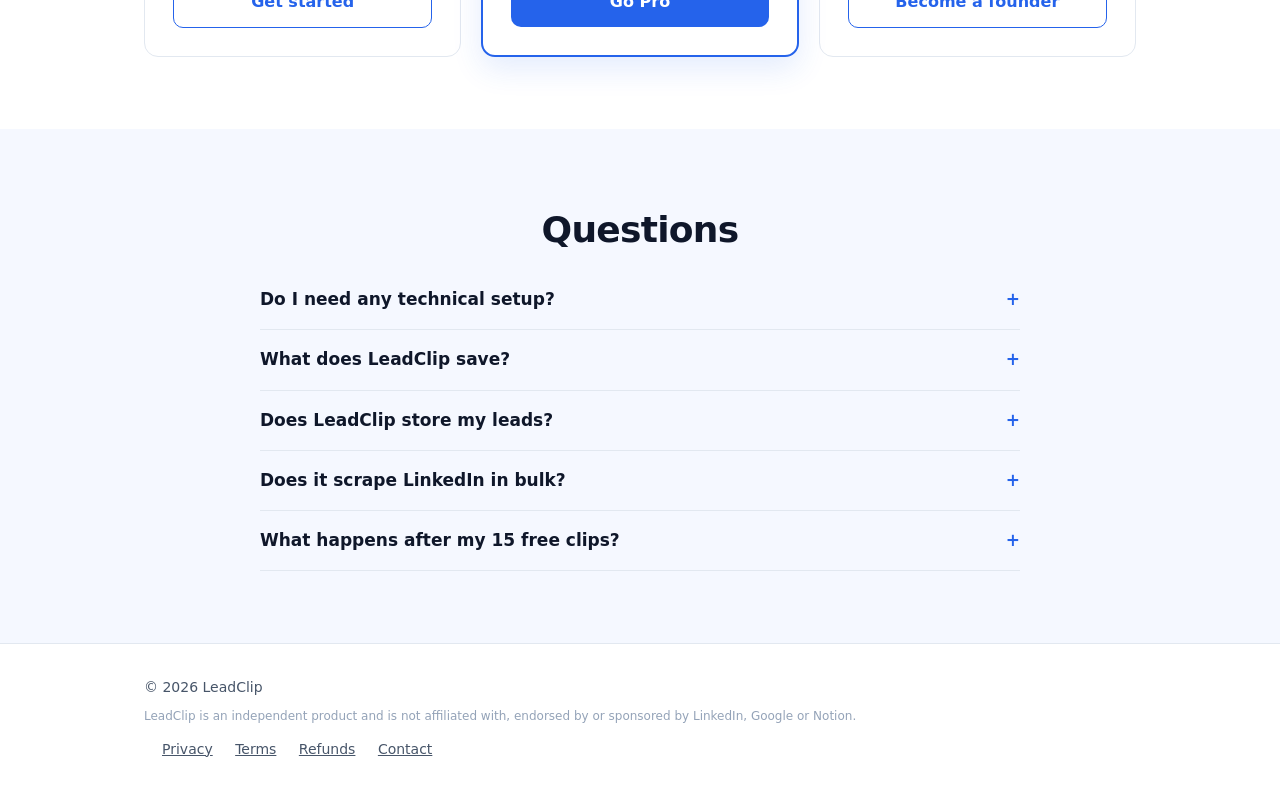
==== commit 35dcf11c: "Add files via upload" ====
--- a/index.html
+++ b/index.html
@@ -140,6 +140,7 @@
       <div>
         <a href="/privacy">Privacy</a>
         <a href="/terms">Terms</a>
+        <a href="/refunds">Refunds</a>
         <a href="mailto:leadclipsupport@gmail.com">Contact</a>
       </div>
     </div>
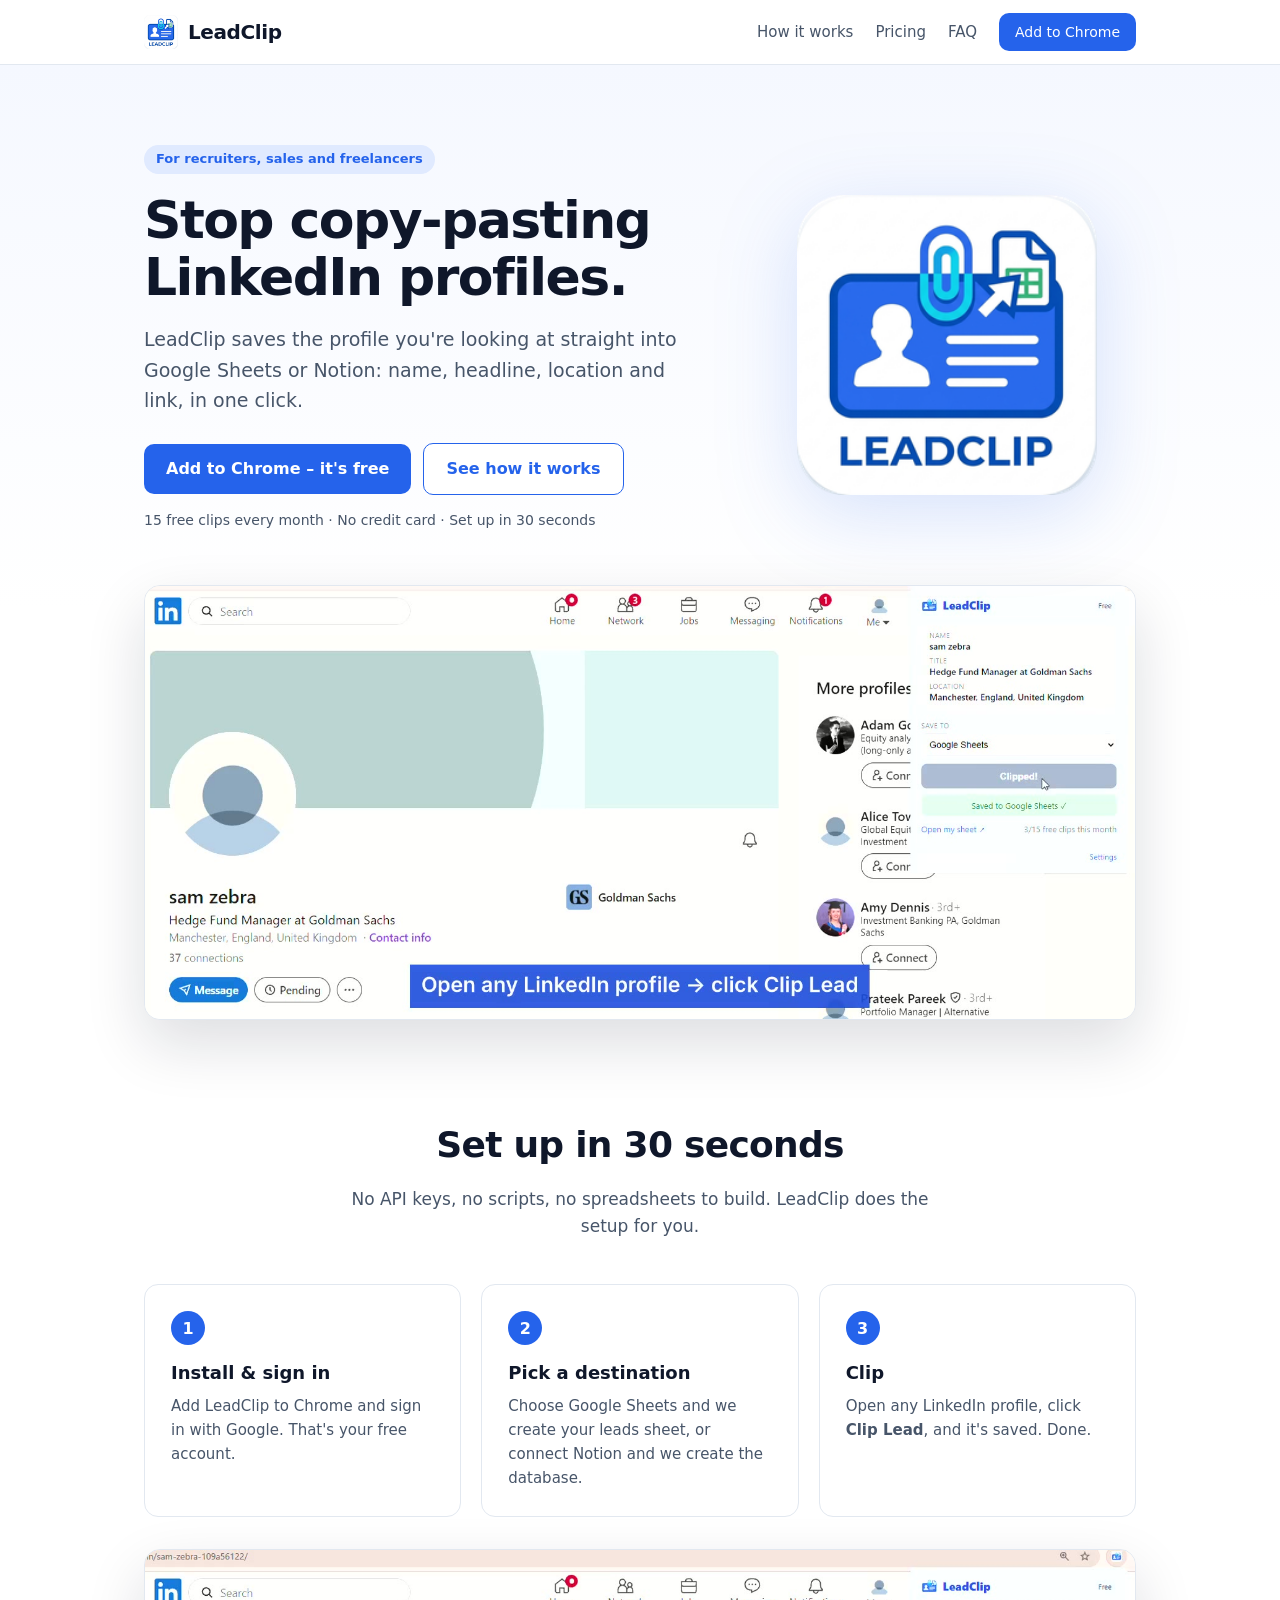
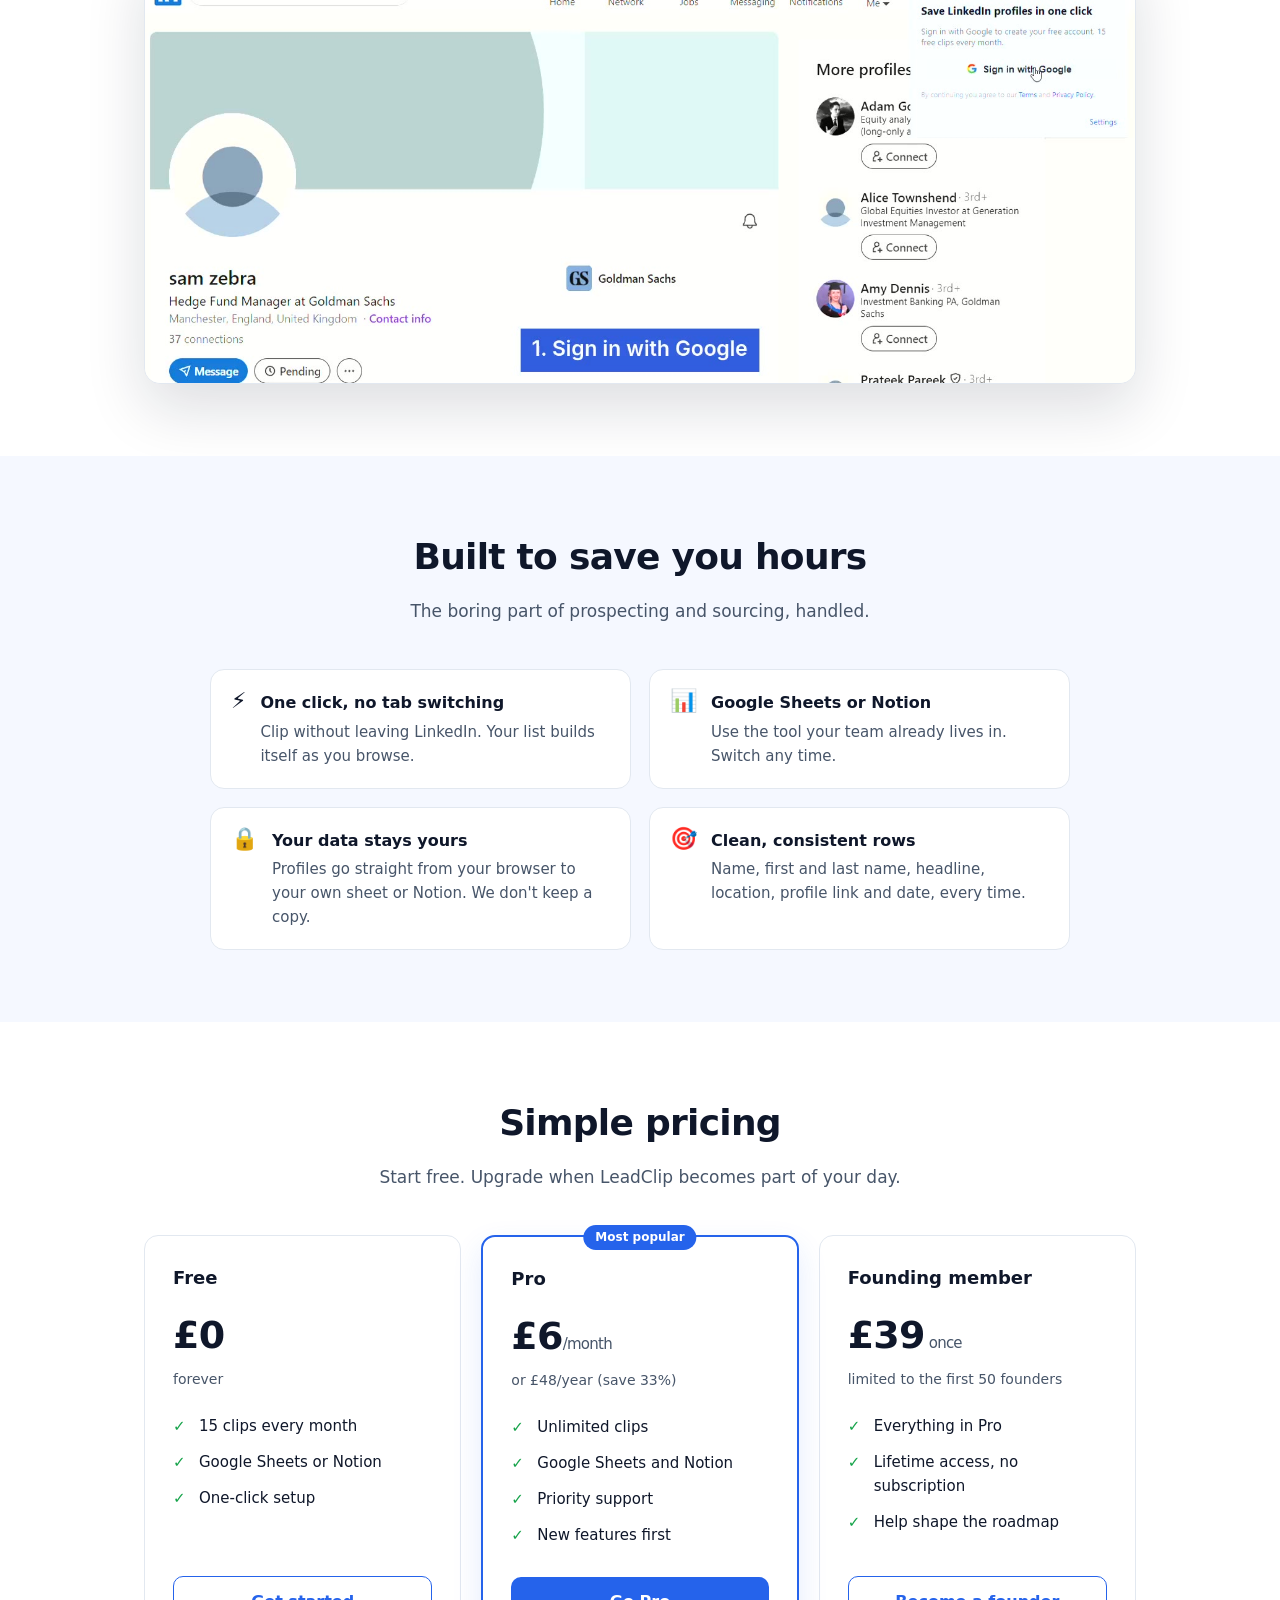
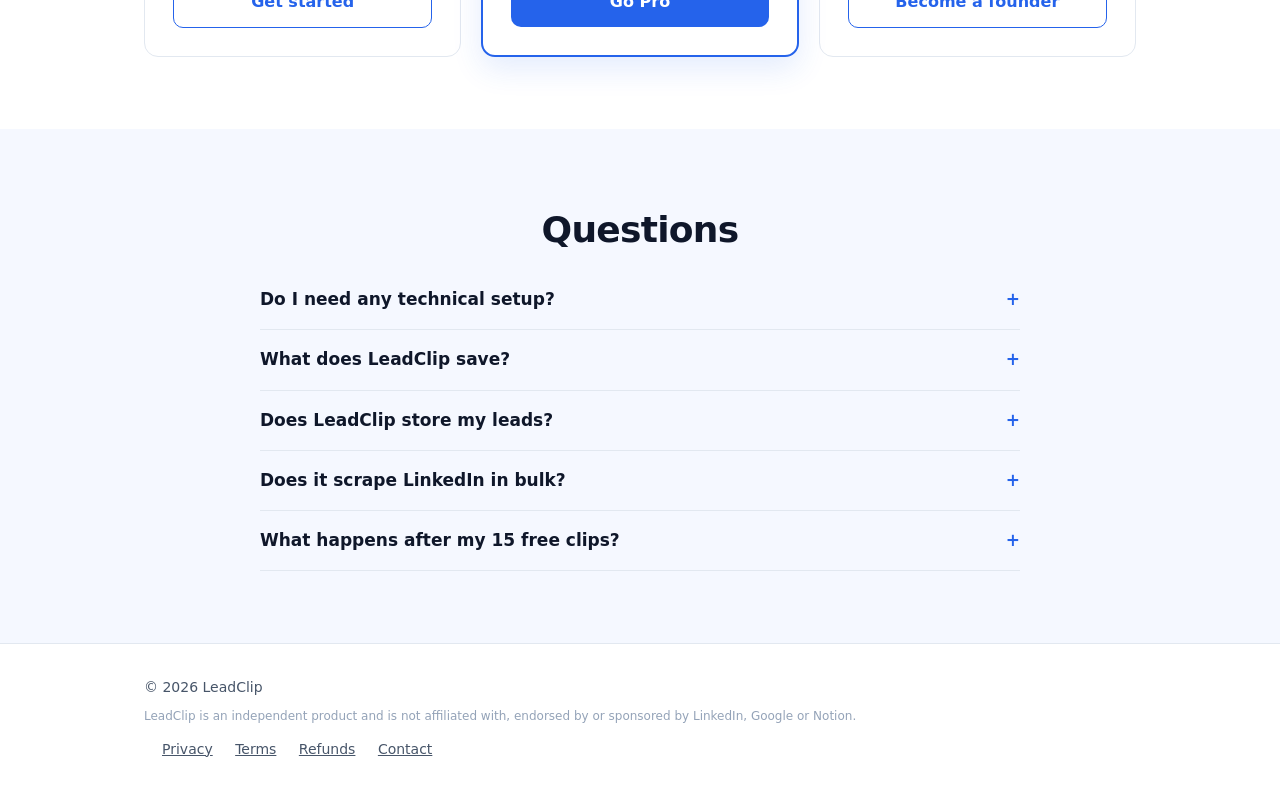
==== commit 1e53b75e: "Add files via upload" ====
--- a/index.html
+++ b/index.html
@@ -81,7 +81,7 @@
       <div class="plans">
         <div class="plan">
           <h3>Free</h3>
-          <div class="price">£0</div>
+          <div class="price"><span data-p="symbol">£</span>0</div>
           <div class="per">forever</div>
           <ul>
             <li>15 clips every month</li>
@@ -93,8 +93,8 @@
         <div class="plan featured">
           <span class="tag">Most popular</span>
           <h3>Pro</h3>
-          <div class="price">£6<small>/month</small></div>
-          <div class="per">or £48/year (save 33%)</div>
+          <div class="price"><span data-p="monthly">£6</span><small>/month</small></div>
+          <div class="per">or <span data-p="yearly">£48</span>/year (<span data-p="yearlySave">save 33%</span>)</div>
           <ul>
             <li>Unlimited clips</li>
             <li>Google Sheets and Notion</li>
@@ -105,8 +105,8 @@
         </div>
         <div class="plan">
           <h3>Founding member</h3>
-          <div class="price">£39<small> once</small></div>
-          <div class="per">first 100 users only</div>
+          <div class="price"><span data-p="founding">£39</span><small> once</small></div>
+          <div class="per" id="foundingLeft">limited to the first 50 founders</div>
           <ul>
             <li>Everything in Pro</li>
             <li>Lifetime access, no subscription</li>
@@ -146,6 +146,17 @@
     </div>
   </footer>
 
-  <script>document.getElementById("yr").textContent = new Date().getFullYear();</script>
+  <script>
+  document.getElementById("yr").textContent = new Date().getFullYear();
+  fetch("/api/account?action=config").then((r) => r.json()).then((cfg) => {
+    let currency = cfg.currency;
+    try { const s = localStorage.getItem("lc_currency"); if (s && cfg.currencies.includes(s)) currency = s; } catch (e) {}
+    const d = cfg.display && cfg.display[currency];
+    if (d) document.querySelectorAll("[data-p]").forEach((el) => { if (d[el.dataset.p]) el.textContent = d[el.dataset.p]; });
+    const fl = document.getElementById("foundingLeft");
+    if (fl && cfg.foundingLimit) fl.textContent = cfg.foundingLeft > 0
+      ? `only ${cfg.foundingLeft} of ${cfg.foundingLimit} places left` : "sold out";
+  }).catch(() => {});
+  </script>
 </body>
 </html>
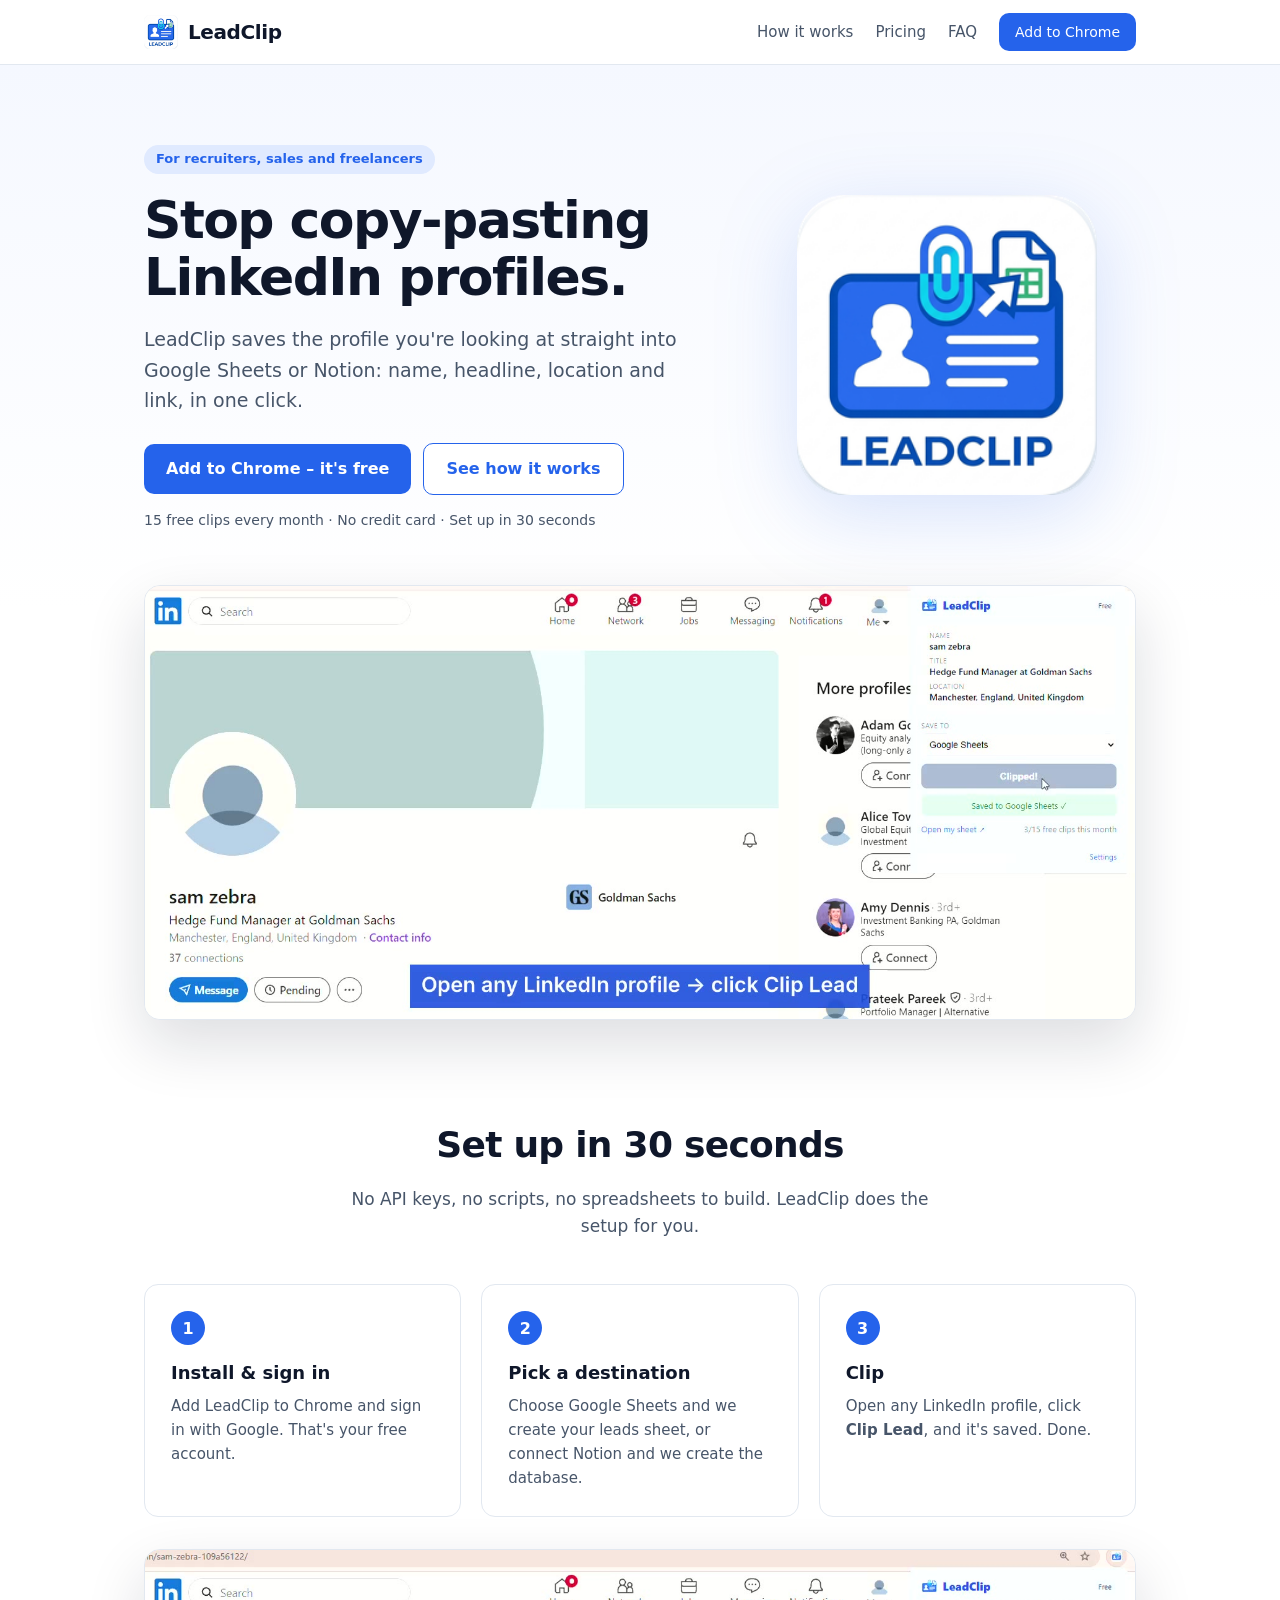
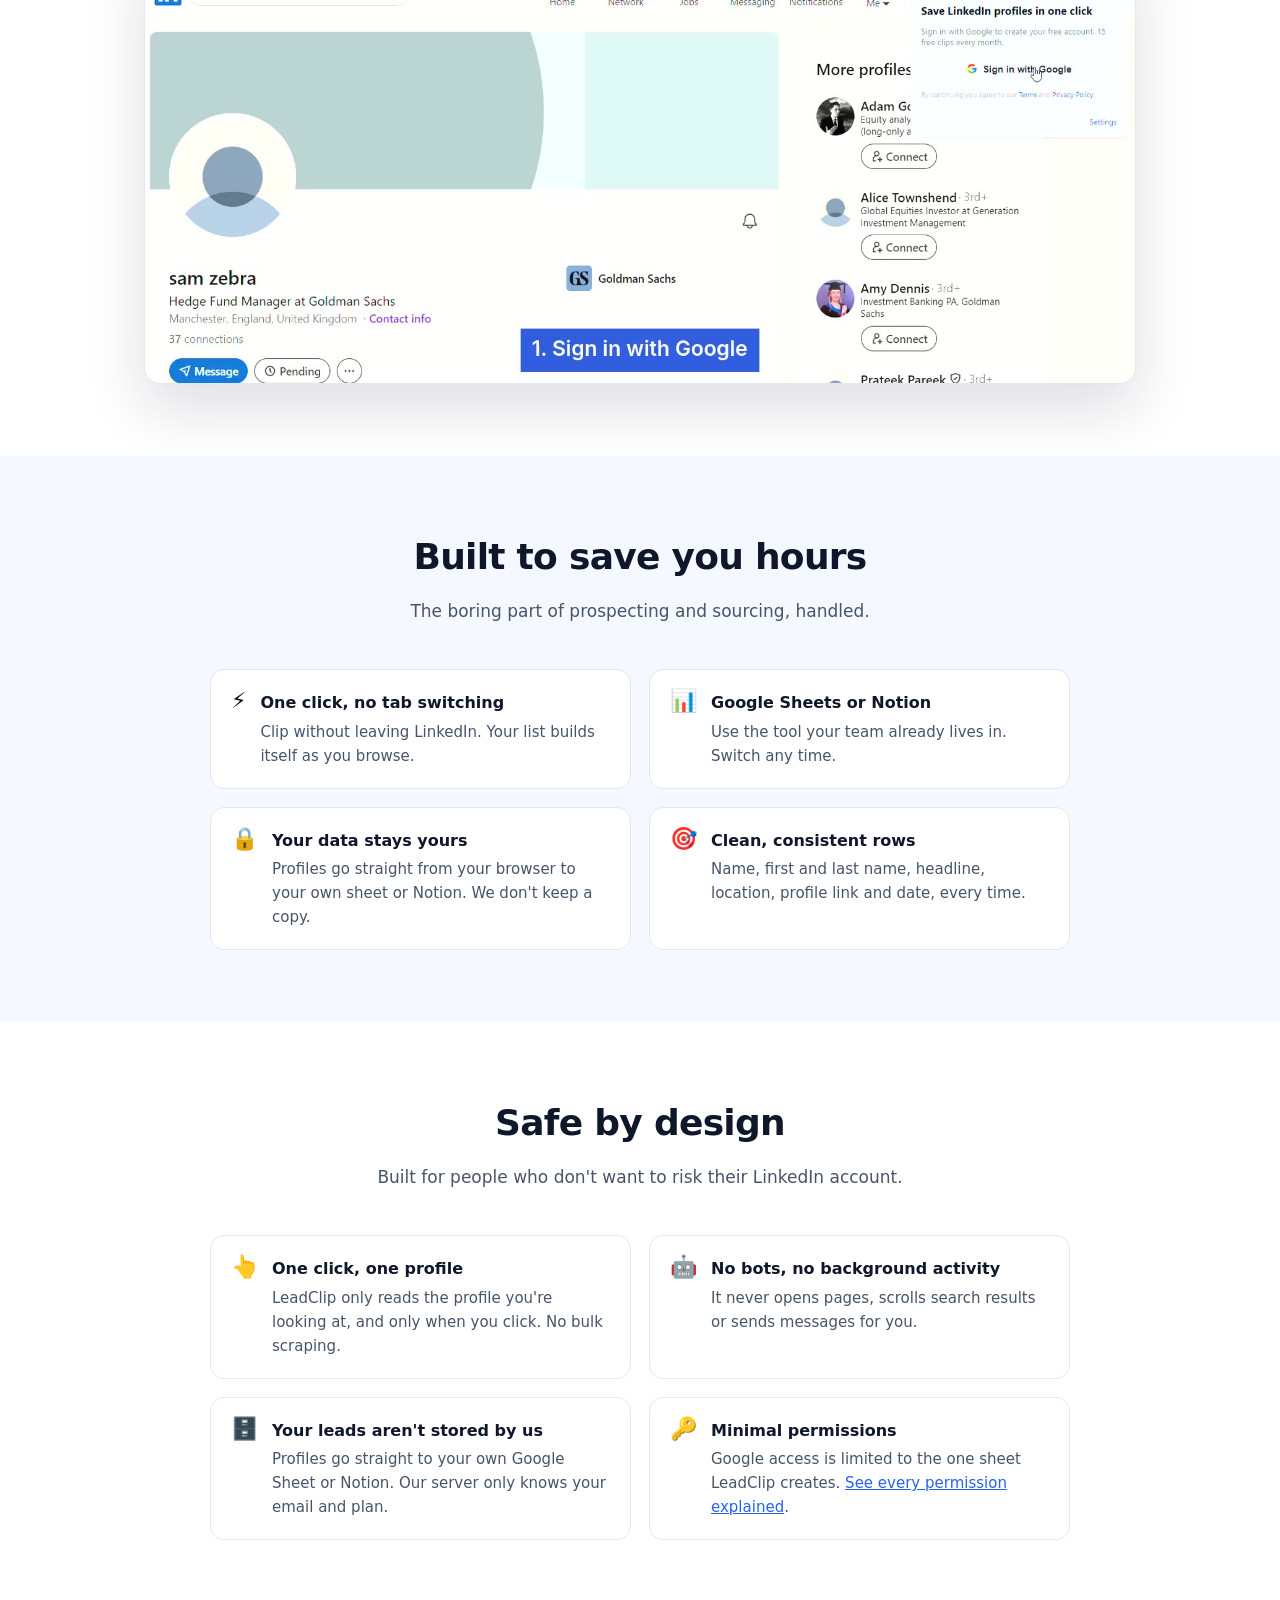
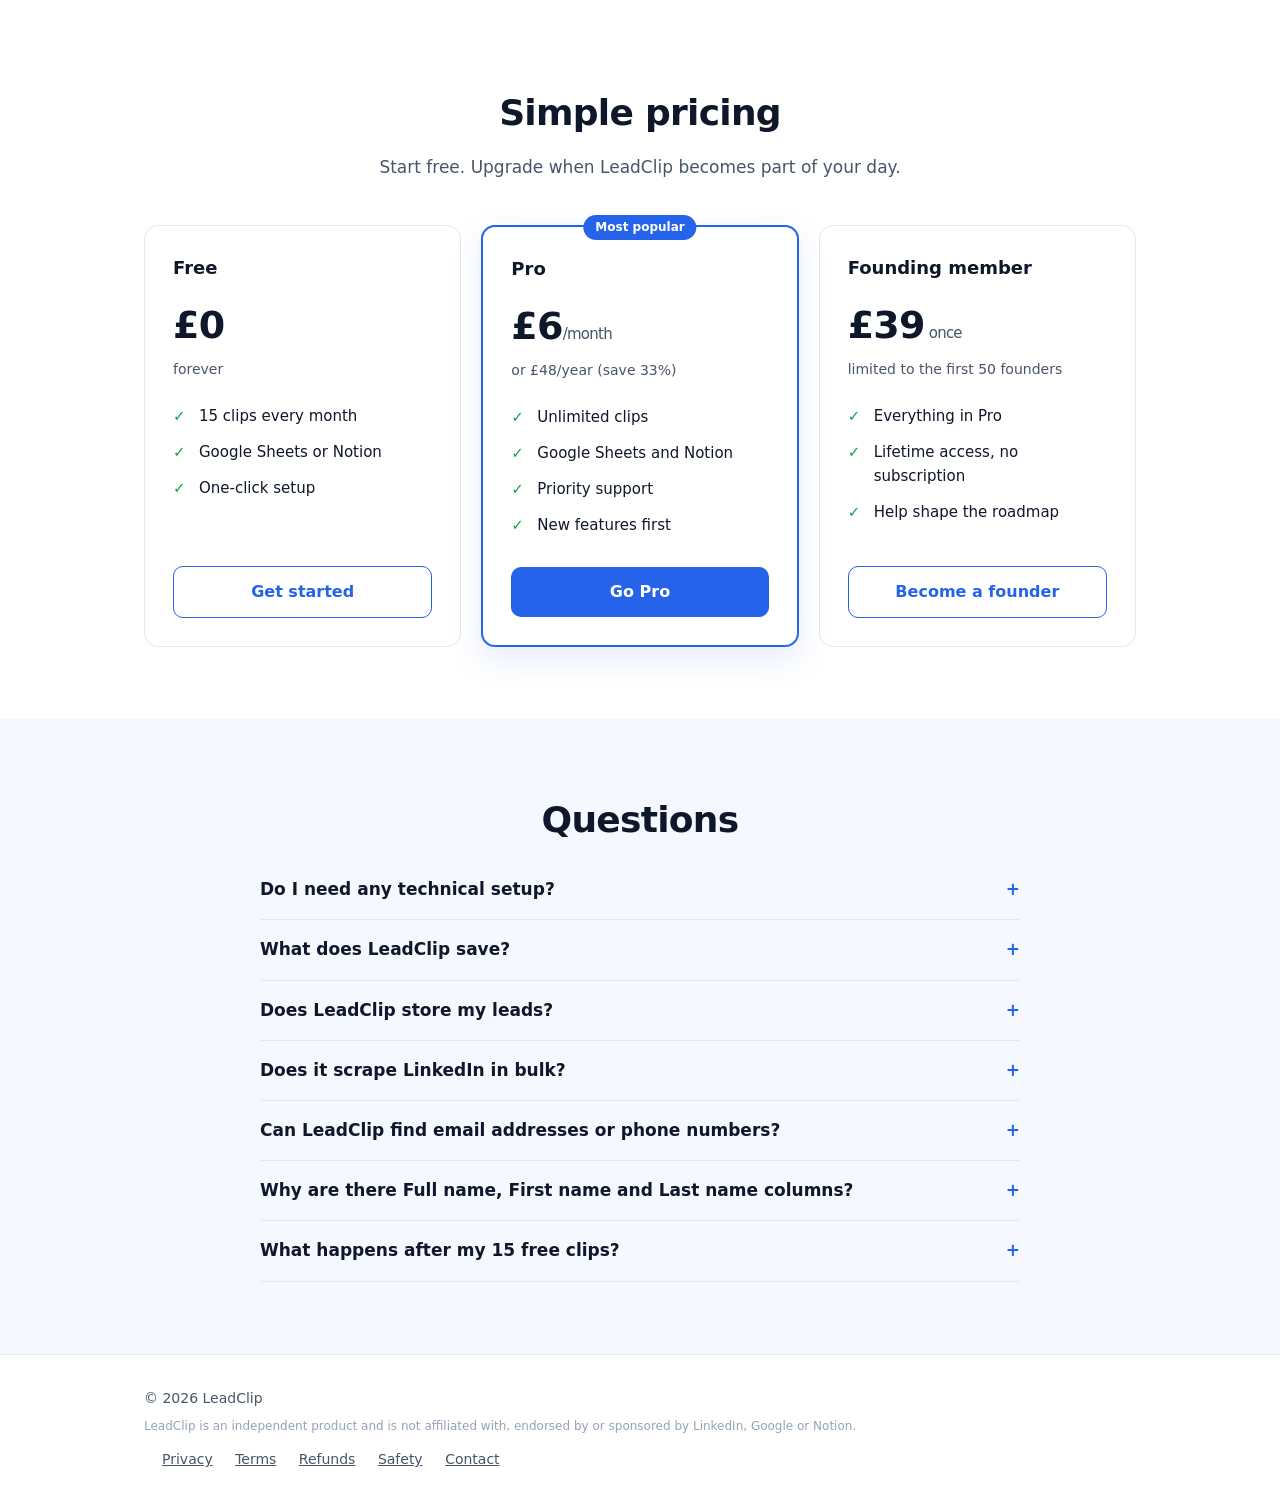
==== commit 1d72c688: "Add files via upload" ====
--- a/index.html
+++ b/index.html
@@ -74,6 +74,19 @@
     </div>
   </section>
 
+  <section id="safe">
+    <div class="wrap">
+      <h2>Safe by design</h2>
+      <p class="sub">Built for people who don't want to risk their LinkedIn account.</p>
+      <div class="features">
+        <div class="feature"><div class="ico">👆</div><div><h3>One click, one profile</h3><p>LeadClip only reads the profile you're looking at, and only when you click. No bulk scraping.</p></div></div>
+        <div class="feature"><div class="ico">🤖</div><div><h3>No bots, no background activity</h3><p>It never opens pages, scrolls search results or sends messages for you.</p></div></div>
+        <div class="feature"><div class="ico">🗄️</div><div><h3>Your leads aren't stored by us</h3><p>Profiles go straight to your own Google Sheet or Notion. Our server only knows your email and plan.</p></div></div>
+        <div class="feature"><div class="ico">🔑</div><div><h3>Minimal permissions</h3><p>Google access is limited to the one sheet LeadClip creates. <a href="/safety">See every permission explained</a>.</p></div></div>
+      </div>
+    </div>
+  </section>
+
   <section id="pricing">
     <div class="wrap">
       <h2>Simple pricing</h2>
@@ -125,7 +138,9 @@
         <details><summary>Do I need any technical setup?</summary><p>No. Sign in with Google and LeadClip creates your Google Sheet automatically, or connect Notion and LeadClip creates the database with the right columns.</p></details>
         <details><summary>What does LeadClip save?</summary><p>The public details shown on the profile you're viewing: full name, first and last name, headline, location and profile URL, plus the date you clipped it.</p></details>
         <details><summary>Does LeadClip store my leads?</summary><p>No. Clipped profiles go directly from your browser to your own Google Sheet or Notion database. See our <a href="/privacy">Privacy Policy</a>.</p></details>
-        <details><summary>Does it scrape LinkedIn in bulk?</summary><p>No. LeadClip only reads the single profile you are viewing, when you click Clip Lead. It never runs in the background.</p></details>
+        <details><summary>Does it scrape LinkedIn in bulk?</summary><p>No. LeadClip only reads the single profile you are viewing, when you click Clip Lead. It never runs in the background, sends messages or opens pages for you. <a href="/safety">How LeadClip stays safe</a>.</p></details>
+        <details><summary>Can LeadClip find email addresses or phone numbers?</summary><p>No. LeadClip doesn't look up or guess contact details. Tools that do pull data from other databases, which costs more and adds risk. LeadClip saves what's on the profile you're viewing, straight to your own sheet. Saving contact details you can already see on a connection's profile is on our roadmap.</p></details>
+        <details><summary>Why are there Full name, First name and Last name columns?</summary><p>First name lets you personalise messages ("Hi Sarah"), and separate first and last names import cleanly into CRMs like HubSpot, Salesforce and Dynamics 365, which need them split. Full name is there for easy reading. You can hide any column you don't need in your sheet.</p></details>
         <details><summary>What happens after my 15 free clips?</summary><p>Your free clips reset every month. If you need more, upgrade to Pro for unlimited clips. Cancel any time.</p></details>
       </div>
     </div>
@@ -141,6 +156,7 @@
         <a href="/privacy">Privacy</a>
         <a href="/terms">Terms</a>
         <a href="/refunds">Refunds</a>
+        <a href="/safety">Safety</a>
         <a href="mailto:leadclipsupport@gmail.com">Contact</a>
       </div>
     </div>
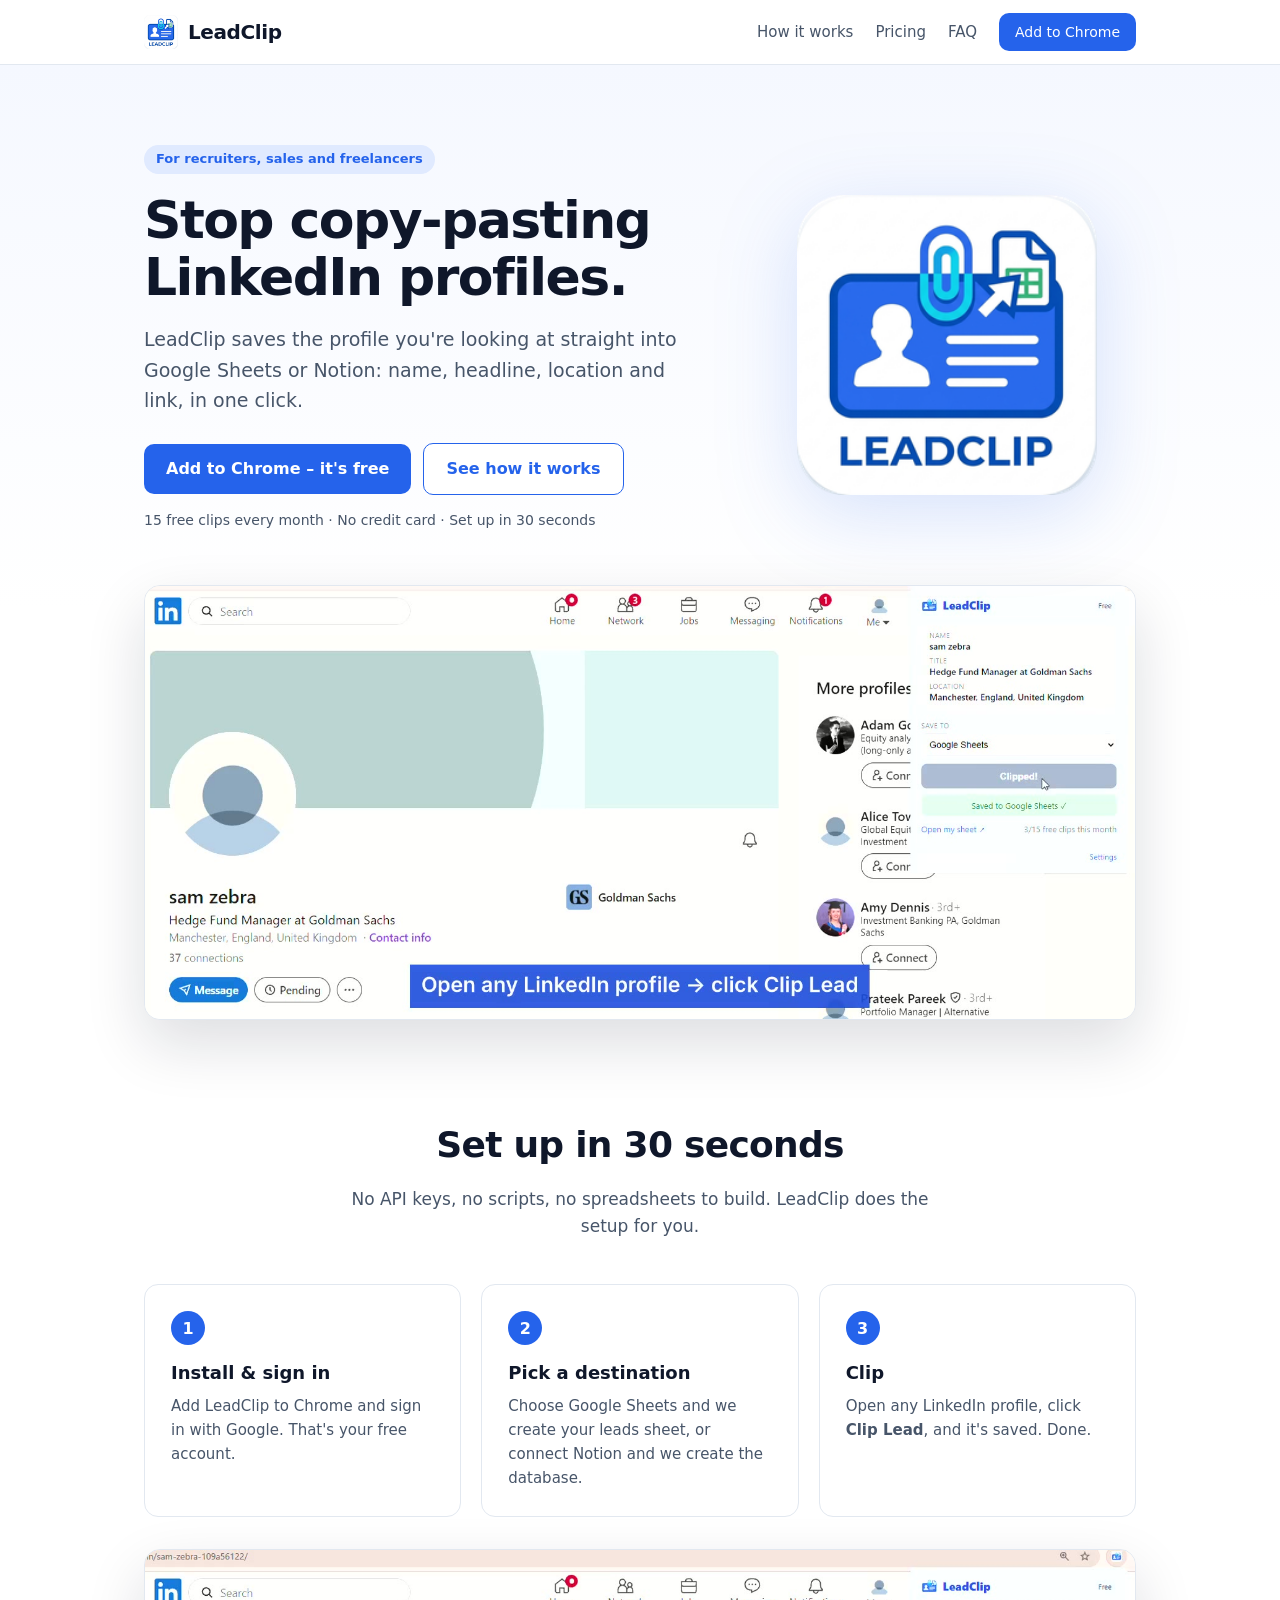
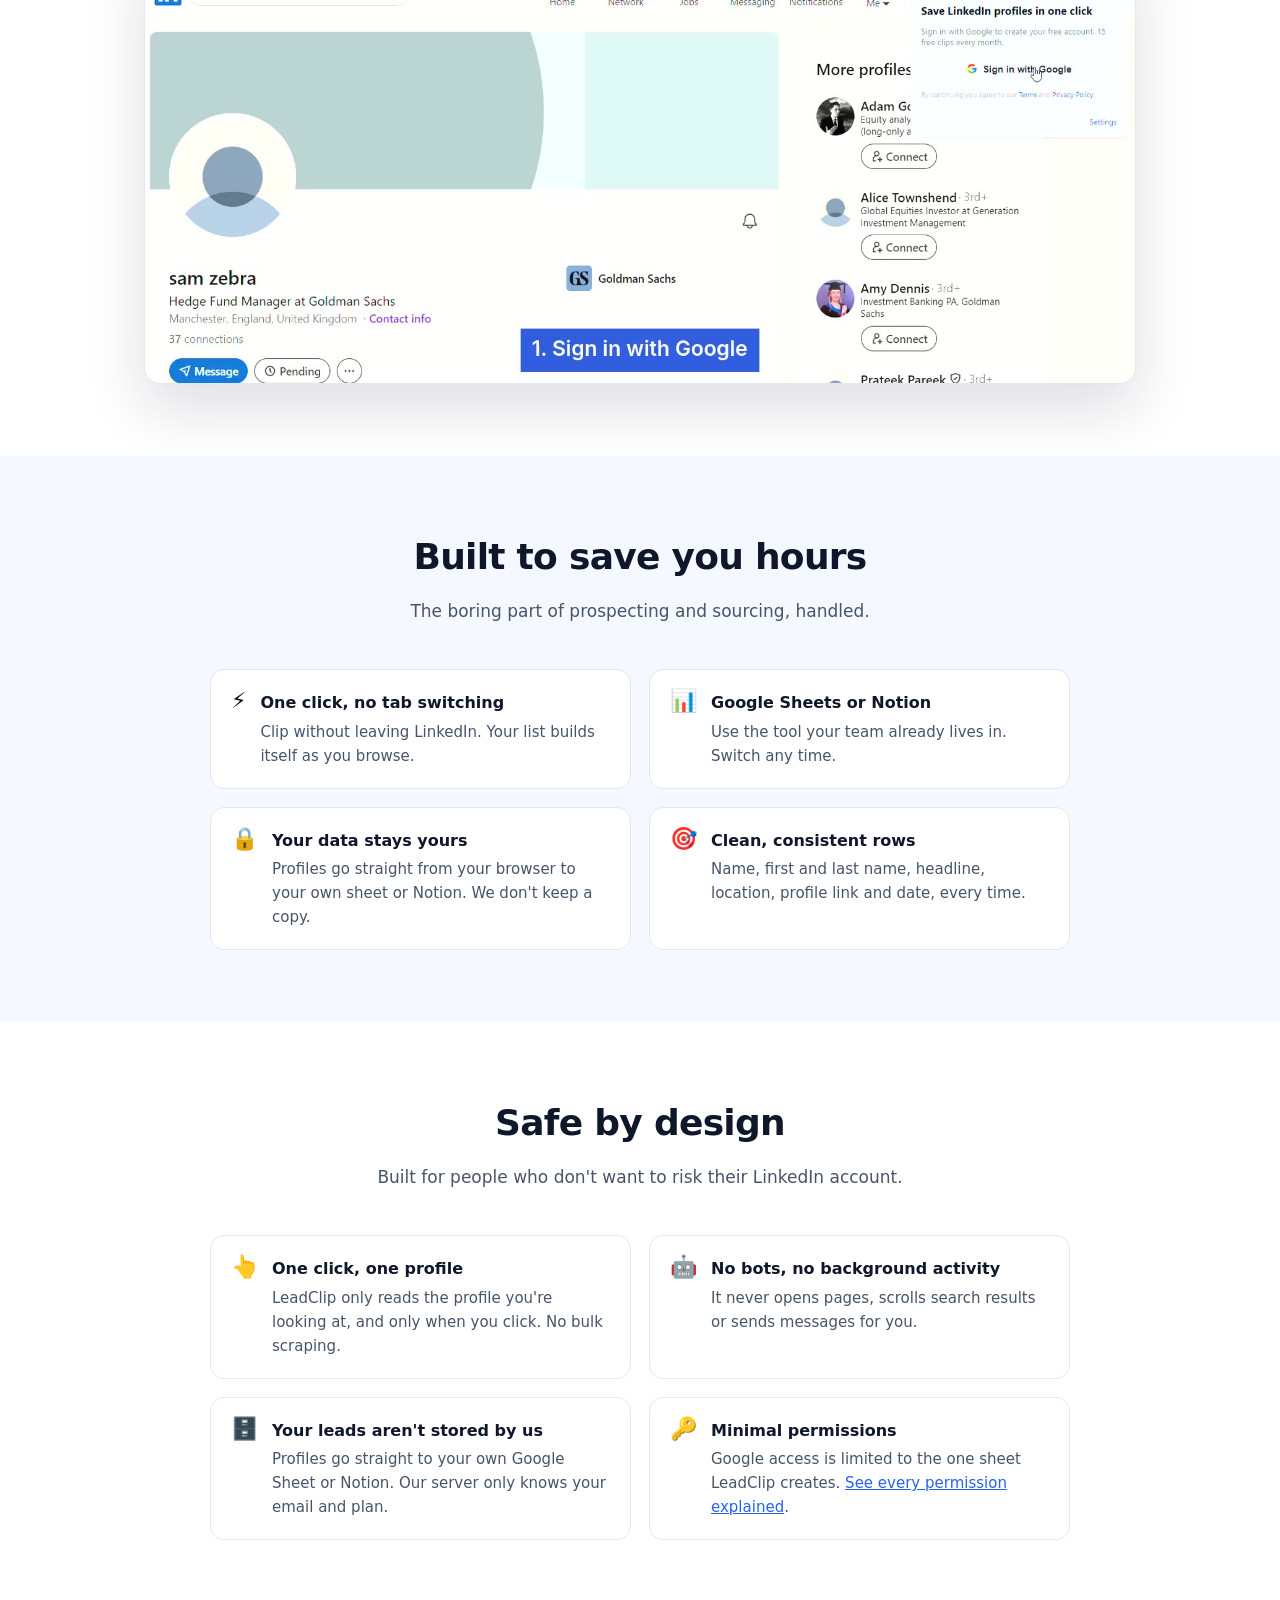
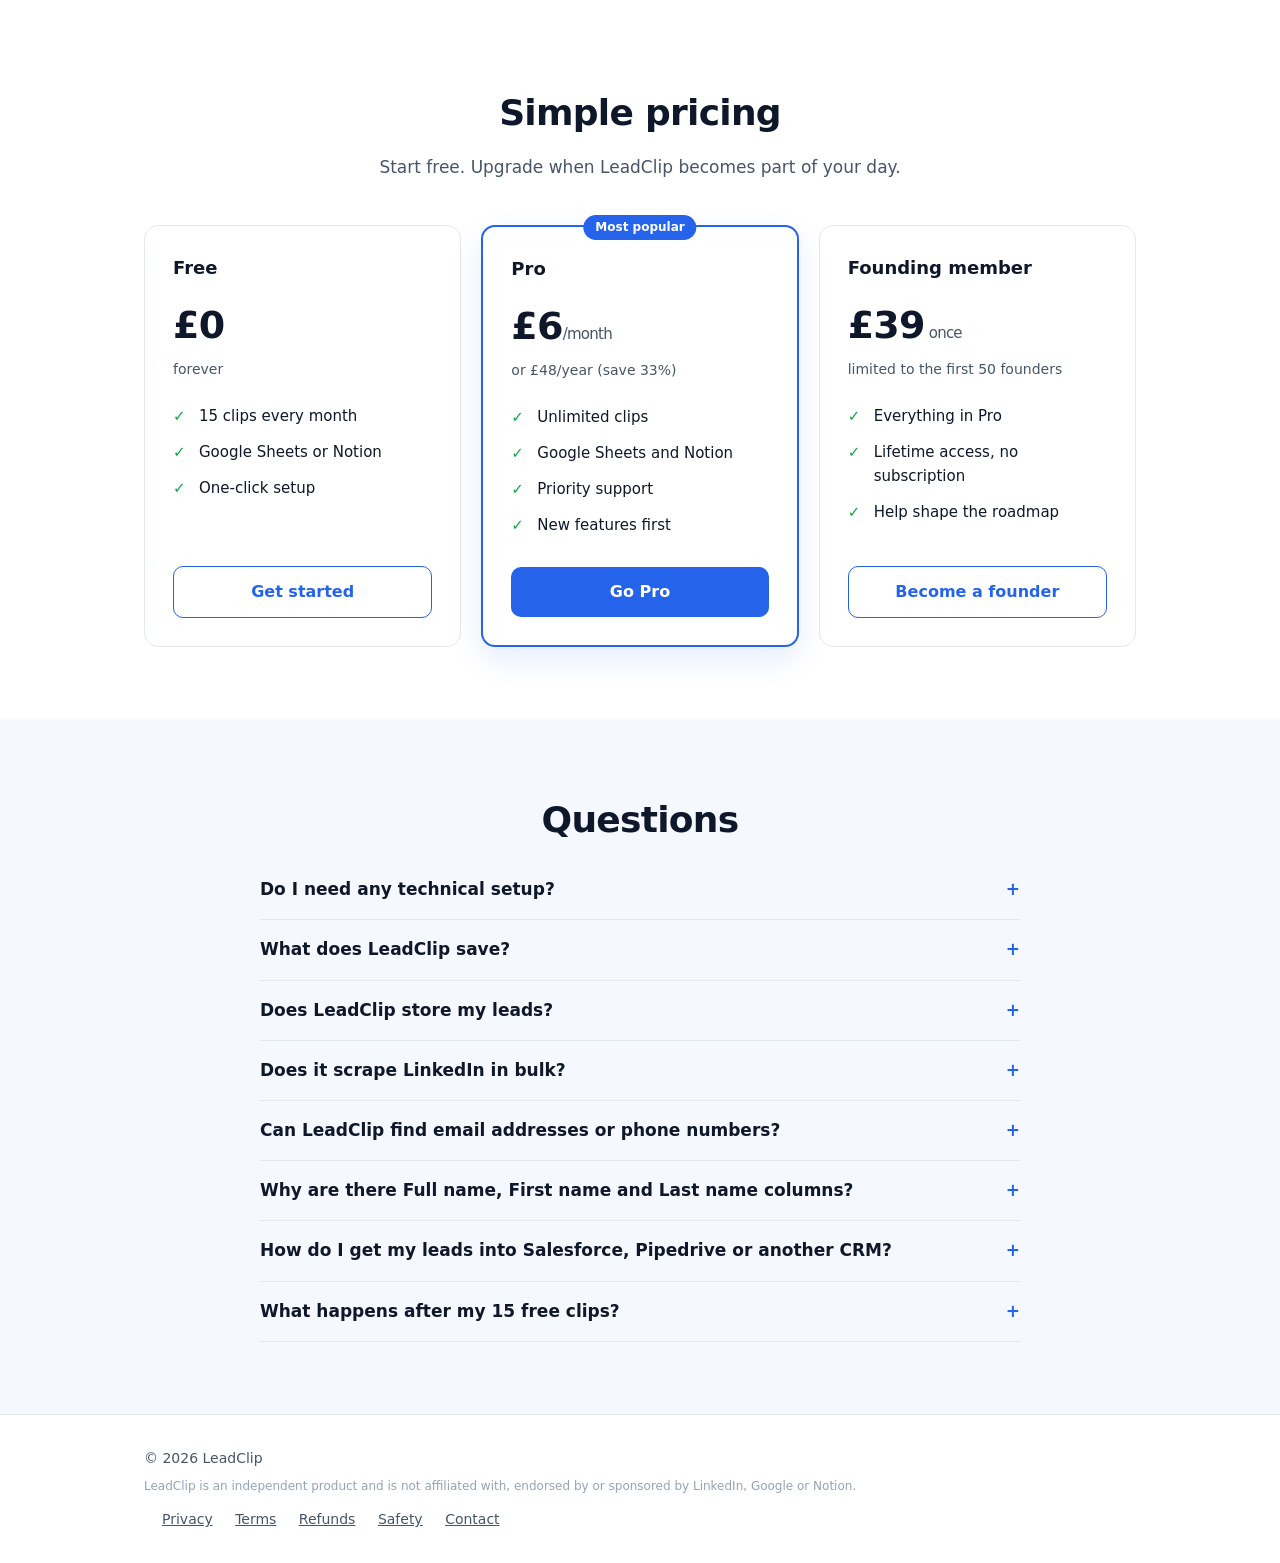
==== commit e78ddf1b: "FAQ: how to get leads into any CRM; add FAQ structured data Co-Authored-By: Claude Opus 5.5 <noreply" ====
--- a/index.html
+++ b/index.html
@@ -10,6 +10,78 @@
   <meta property="og:title" content="LeadClip – LinkedIn to Google Sheets or Notion in one click" />
   <meta property="og:description" content="Stop copy-pasting LinkedIn profiles. Clip them straight into your sheet or Notion database." />
   <meta property="og:image" content="/assets/logo.png" />
+  <script type="application/ld+json">
+{
+ "@context": "https://schema.org",
+ "@type": "FAQPage",
+ "mainEntity": [
+  {
+   "@type": "Question",
+   "name": "Do I need any technical setup?",
+   "acceptedAnswer": {
+    "@type": "Answer",
+    "text": "No. Sign in with Google and LeadClip creates your Google Sheet automatically, or connect Notion and LeadClip creates the database with the right columns."
+   }
+  },
+  {
+   "@type": "Question",
+   "name": "What does LeadClip save?",
+   "acceptedAnswer": {
+    "@type": "Answer",
+    "text": "The details shown on the profile you're viewing: full name, first and last name, headline, current company, location and profile URL, plus the date you clipped it. You choose which columns to fill in Settings."
+   }
+  },
+  {
+   "@type": "Question",
+   "name": "Does LeadClip store my leads?",
+   "acceptedAnswer": {
+    "@type": "Answer",
+    "text": "No. Clipped profiles go directly from your browser to your own Google Sheet or Notion database. See our Privacy Policy."
+   }
+  },
+  {
+   "@type": "Question",
+   "name": "Does it scrape LinkedIn in bulk?",
+   "acceptedAnswer": {
+    "@type": "Answer",
+    "text": "No. LeadClip only reads the single profile you are viewing, when you click Clip Lead. It never runs in the background, sends messages or opens pages for you. How LeadClip stays safe."
+   }
+  },
+  {
+   "@type": "Question",
+   "name": "Can LeadClip find email addresses or phone numbers?",
+   "acceptedAnswer": {
+    "@type": "Answer",
+    "text": "No. LeadClip doesn't look up or guess contact details. Tools that do pull data from other databases, which costs more and adds risk. LeadClip saves what's on the profile you're viewing, straight to your own sheet. On Pro, if you open a profile's Contact info and LinkedIn shows you an email, phone or website, LeadClip can save that too."
+   }
+  },
+  {
+   "@type": "Question",
+   "name": "Why are there Full name, First name and Last name columns?",
+   "acceptedAnswer": {
+    "@type": "Answer",
+    "text": "First name lets you personalise messages (\"Hi Sarah\"), and separate first and last names import cleanly into CRMs like HubSpot, Salesforce and Dynamics 365, which need them split. Full name is there for easy reading. You can hide any column you don't need in your sheet."
+   }
+  },
+  {
+   "@type": "Question",
+   "name": "How do I get my leads into Salesforce, Pipedrive or another CRM?",
+   "acceptedAnswer": {
+    "@type": "Answer",
+    "text": "Export them from where LeadClip saves them, then use your CRM's import tool. In Google Sheets choose File → Download → Comma-separated values (.csv). In Notion open the database's ••• menu and choose Export → CSV. Salesforce, Pipedrive, HubSpot, Zoho, Dynamics 365 and most other CRMs can import that file, and LeadClip's separate First name, Last name and Company columns map straight onto their contact fields."
+   }
+  },
+  {
+   "@type": "Question",
+   "name": "What happens after my 15 free clips?",
+   "acceptedAnswer": {
+    "@type": "Answer",
+    "text": "Your free clips reset every month. If you need more, upgrade to Pro for unlimited clips. Cancel any time."
+   }
+  }
+ ]
+}
+  </script>
 </head>
 <body>
 
@@ -136,11 +208,12 @@
       <h2>Questions</h2>
       <div class="faq">
         <details><summary>Do I need any technical setup?</summary><p>No. Sign in with Google and LeadClip creates your Google Sheet automatically, or connect Notion and LeadClip creates the database with the right columns.</p></details>
-        <details><summary>What does LeadClip save?</summary><p>The public details shown on the profile you're viewing: full name, first and last name, headline, location and profile URL, plus the date you clipped it.</p></details>
+        <details><summary>What does LeadClip save?</summary><p>The details shown on the profile you're viewing: full name, first and last name, headline, current company, location and profile URL, plus the date you clipped it. You choose which columns to fill in Settings.</p></details>
         <details><summary>Does LeadClip store my leads?</summary><p>No. Clipped profiles go directly from your browser to your own Google Sheet or Notion database. See our <a href="/privacy">Privacy Policy</a>.</p></details>
         <details><summary>Does it scrape LinkedIn in bulk?</summary><p>No. LeadClip only reads the single profile you are viewing, when you click Clip Lead. It never runs in the background, sends messages or opens pages for you. <a href="/safety">How LeadClip stays safe</a>.</p></details>
-        <details><summary>Can LeadClip find email addresses or phone numbers?</summary><p>No. LeadClip doesn't look up or guess contact details. Tools that do pull data from other databases, which costs more and adds risk. LeadClip saves what's on the profile you're viewing, straight to your own sheet. Saving contact details you can already see on a connection's profile is on our roadmap.</p></details>
+        <details><summary>Can LeadClip find email addresses or phone numbers?</summary><p>No. LeadClip doesn't look up or guess contact details. Tools that do pull data from other databases, which costs more and adds risk. LeadClip saves what's on the profile you're viewing, straight to your own sheet. On Pro, if you open a profile's Contact info and LinkedIn shows you an email, phone or website, LeadClip can save that too.</p></details>
         <details><summary>Why are there Full name, First name and Last name columns?</summary><p>First name lets you personalise messages ("Hi Sarah"), and separate first and last names import cleanly into CRMs like HubSpot, Salesforce and Dynamics 365, which need them split. Full name is there for easy reading. You can hide any column you don't need in your sheet.</p></details>
+        <details><summary>How do I get my leads into Salesforce, Pipedrive or another CRM?</summary><p>Export them from where LeadClip saves them, then use your CRM's import tool. In Google Sheets choose <em>File → Download → Comma-separated values (.csv)</em>. In Notion open the database's <em>•••</em> menu and choose <em>Export → CSV</em>. Salesforce, Pipedrive, HubSpot, Zoho, Dynamics 365 and most other CRMs can import that file, and LeadClip's separate First name, Last name and Company columns map straight onto their contact fields.</p></details>
         <details><summary>What happens after my 15 free clips?</summary><p>Your free clips reset every month. If you need more, upgrade to Pro for unlimited clips. Cancel any time.</p></details>
       </div>
     </div>
